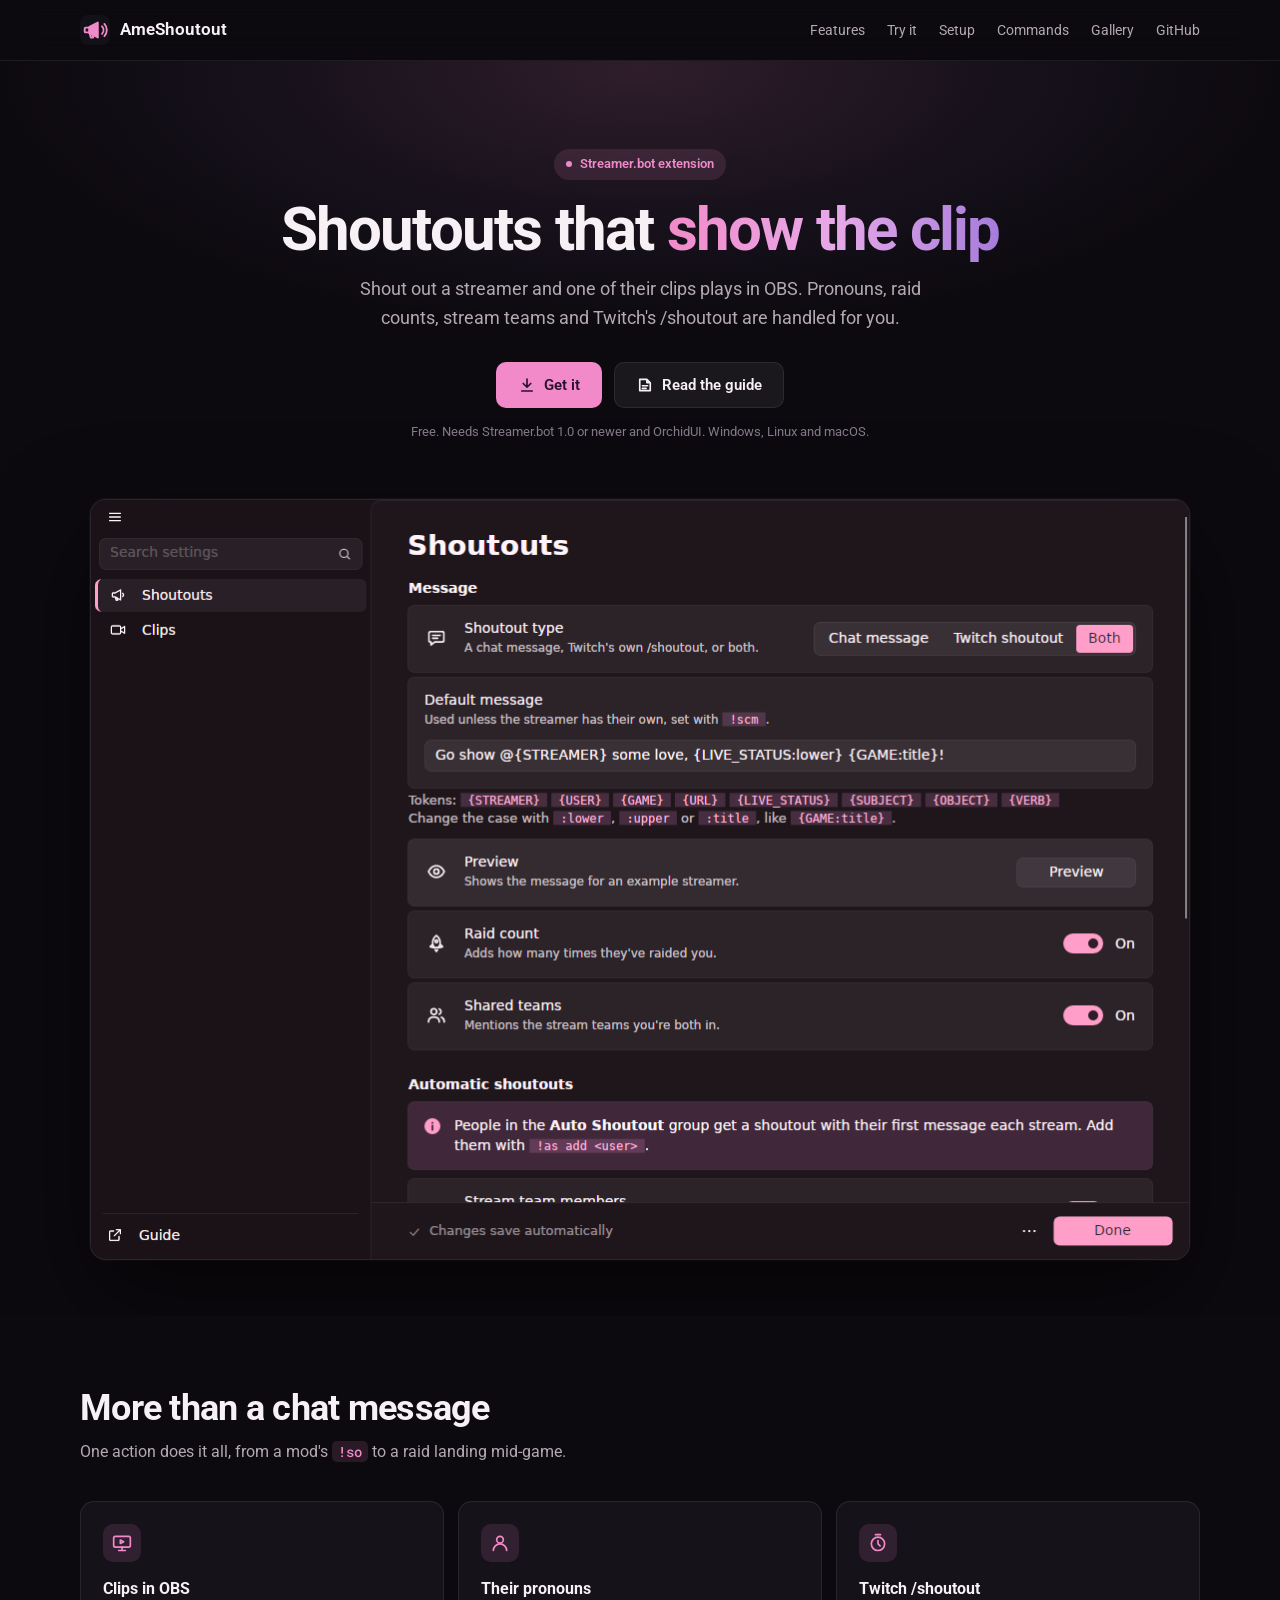
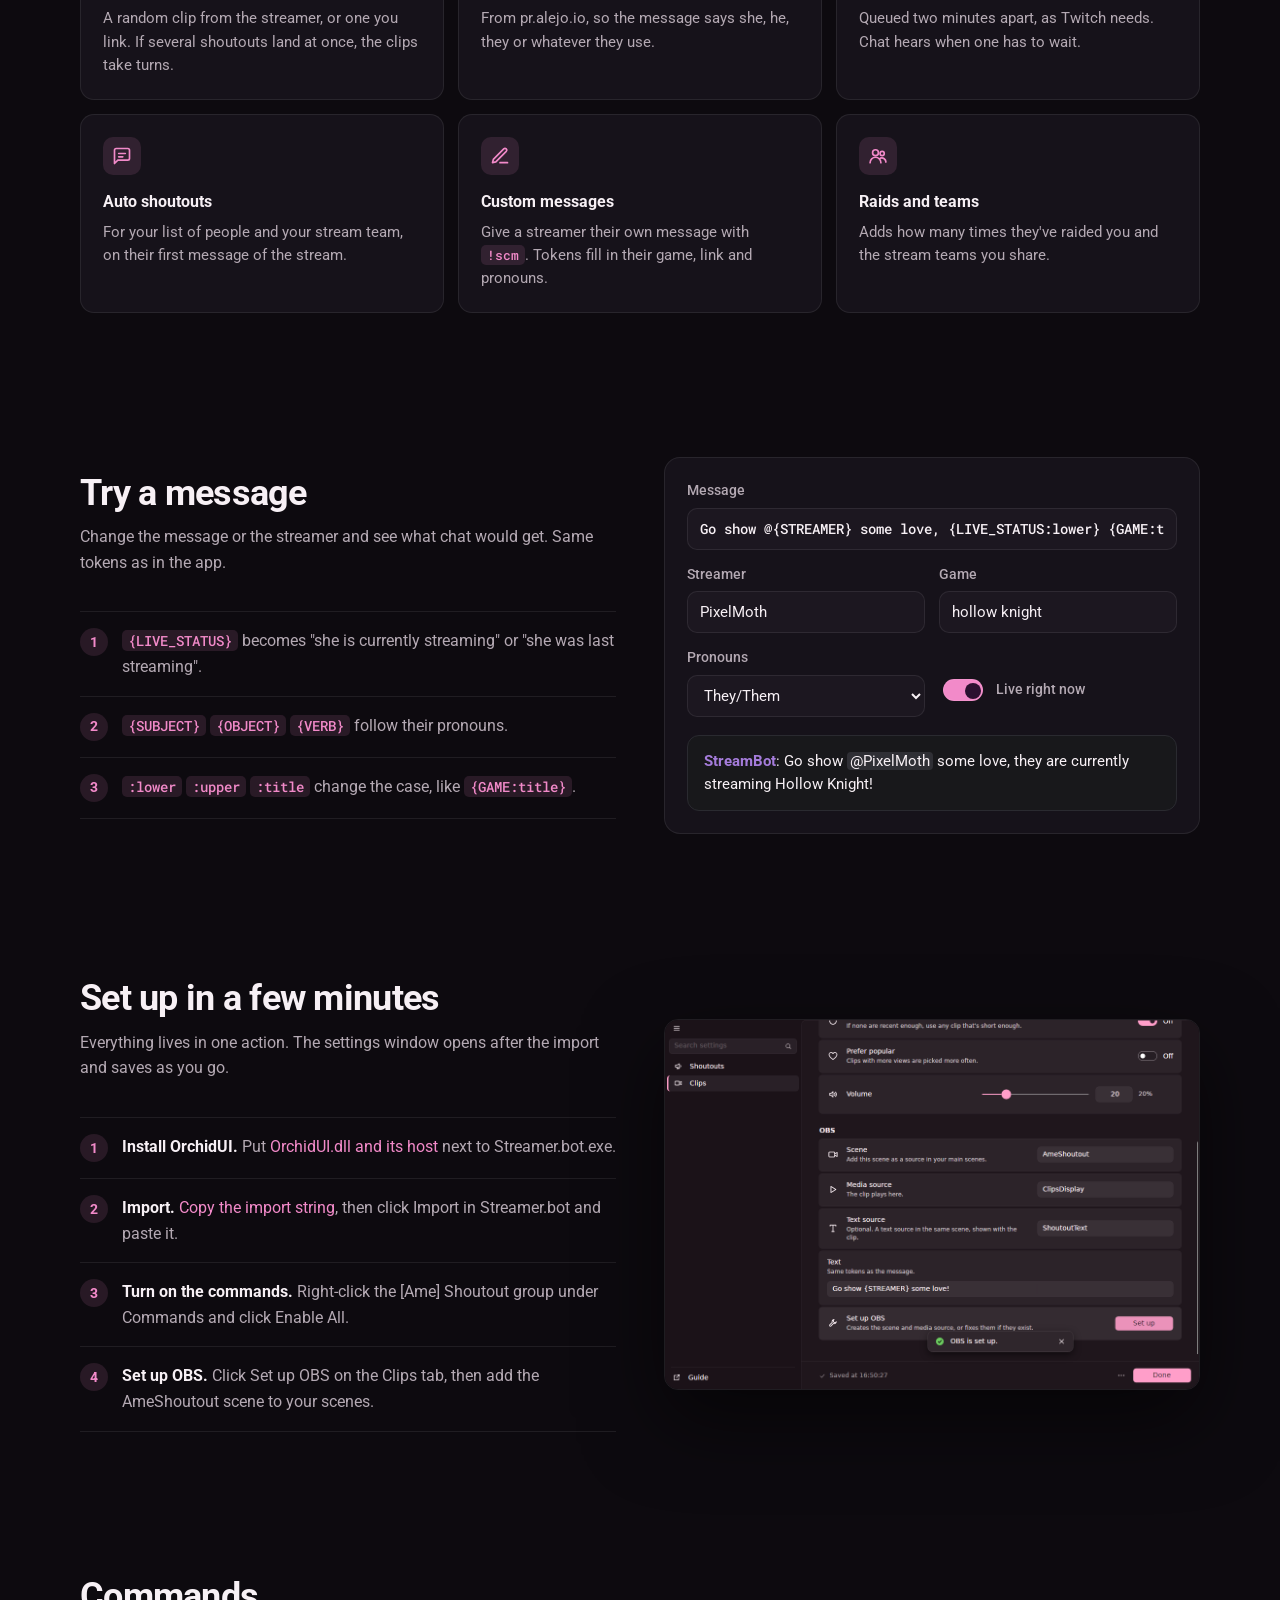
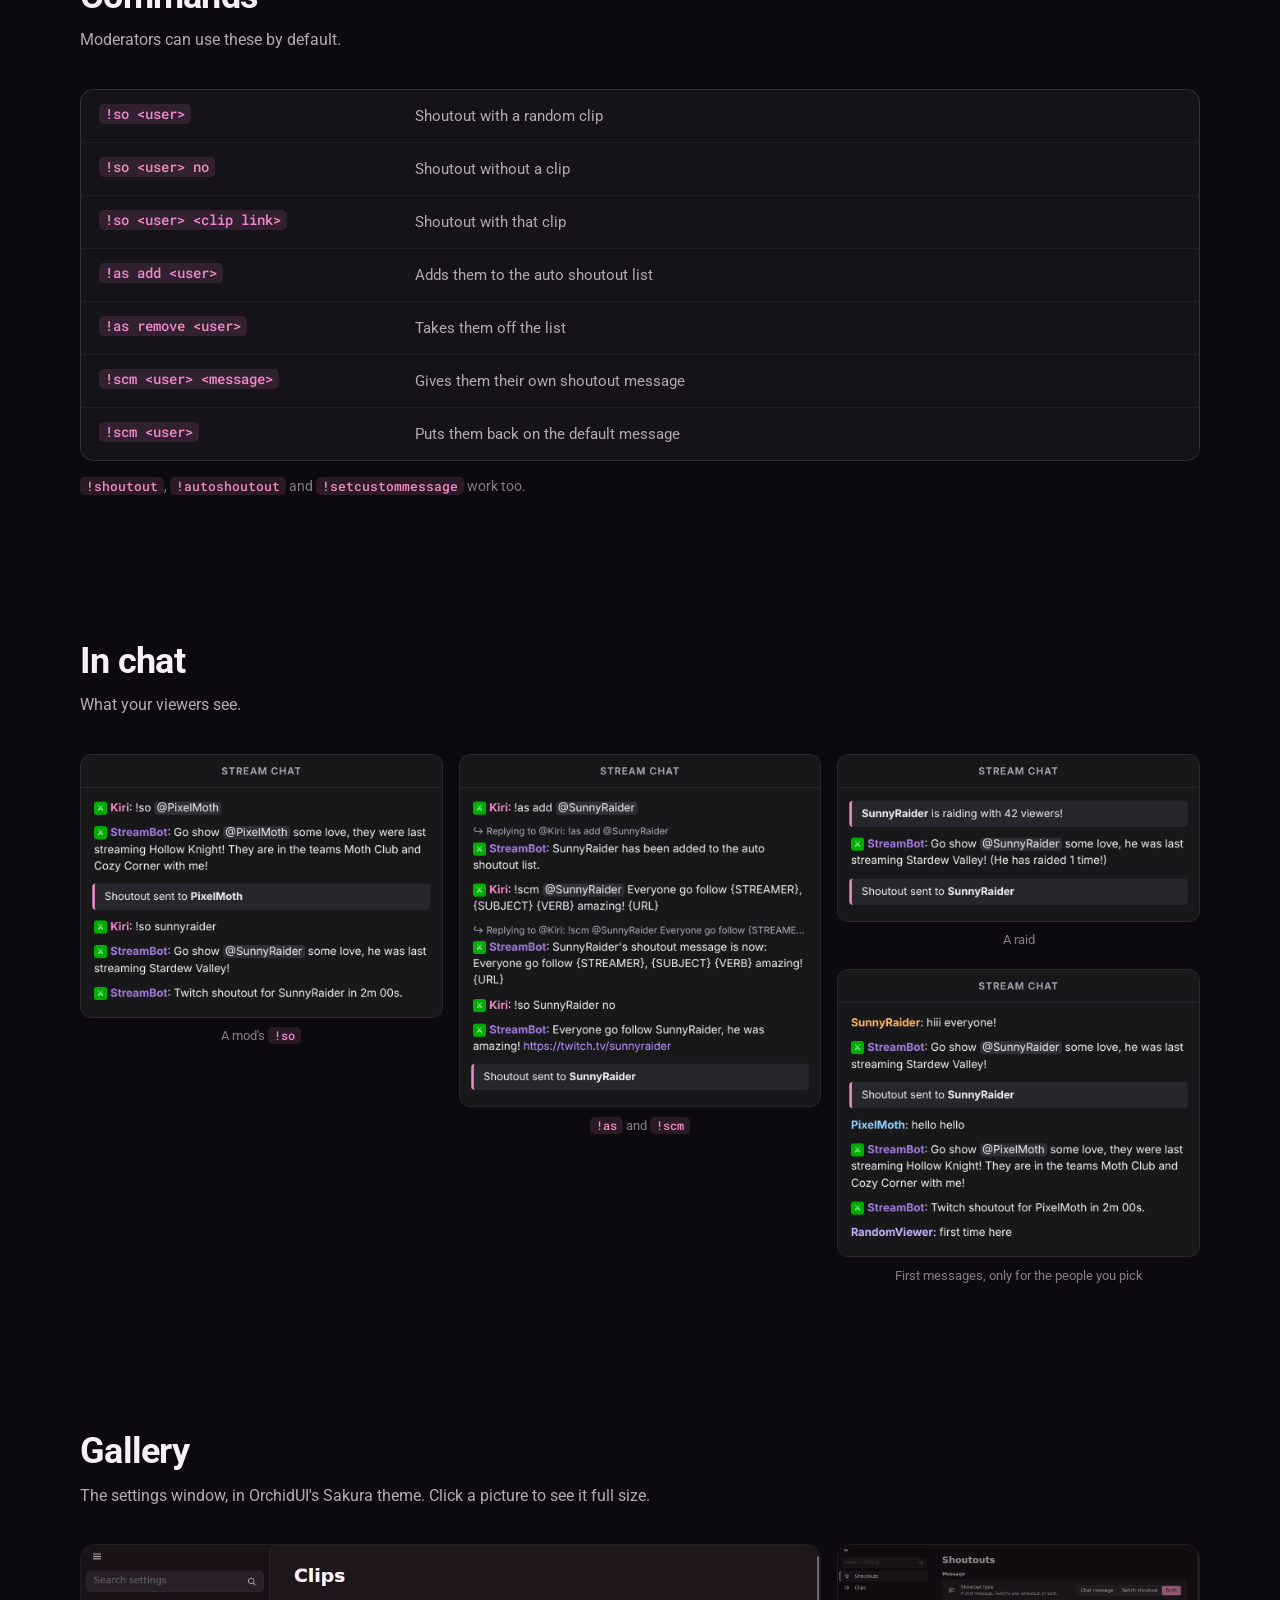
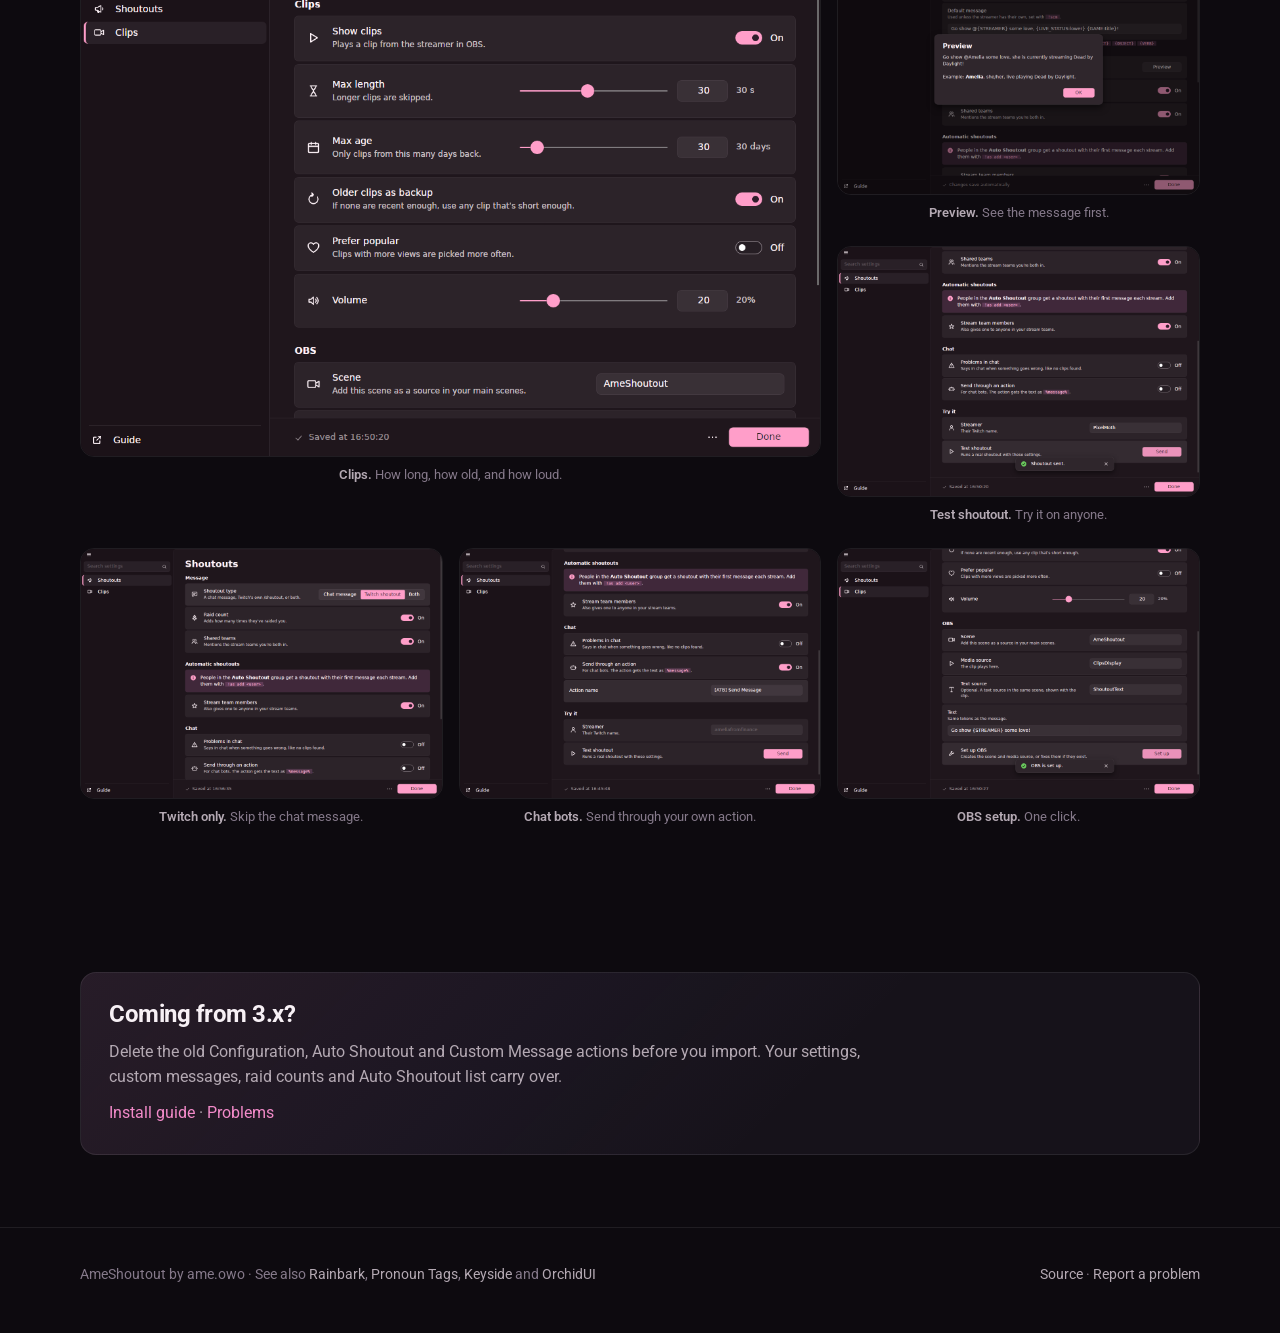
==== index.html @ bfaffcca "Site" ====
<!doctype html>
<html lang="en">
  <head>
    <meta charset="utf-8" />
    <meta name="viewport" content="width=device-width, initial-scale=1" />
    <title>AmeShoutout · shoutouts with clips for Streamer.bot</title>
    <meta
      name="description"
      content="Shoutouts for Streamer.bot that play a clip of the streamer in OBS, use their pronouns and handle Twitch's /shoutout limits for you."
    />
    <meta property="og:title" content="AmeShoutout" />
    <meta
      property="og:description"
      content="Shoutouts with clips, pronouns and Twitch /shoutout for Streamer.bot."
    />
    <meta
      property="og:image"
      content="https://ameliafromfinance.github.io/AmeShoutout/images/settings-shoutouts.png"
    />
    <meta property="og:url" content="https://ameliafromfinance.github.io/AmeShoutout/" />
    <meta name="theme-color" content="#0d0a0f" />
    <link rel="icon" href="icon.svg" type="image/svg+xml" />
    <link rel="preconnect" href="https://fonts.googleapis.com" />
    <link rel="preconnect" href="https://fonts.gstatic.com" crossorigin />
    <link
      rel="stylesheet"
      href="https://fonts.googleapis.com/css2?family=Roboto:wght@400;500;600;700&family=Roboto+Mono:wght@500&display=swap"
    />
    <link rel="stylesheet" href="site.css" />
  </head>
  <body>
    <header>
      <div class="wrap">
        <a class="brand" href="./"><img src="icon.svg" alt="" />AmeShoutout</a>
        <nav>
          <a href="#features">Features</a>
          <a href="#try">Try it</a>
          <a href="#setup">Setup</a>
          <a href="#commands">Commands</a>
          <a href="#gallery">Gallery</a>
          <a href="https://github.com/AmeliaFromFinance/AmeShoutout">GitHub</a>
        </nav>
      </div>
    </header>

    <main>
      <div class="hero">
        <div class="wrap">
          <span class="tag">Streamer.bot extension</span>
          <h1>Shoutouts that <span>show the clip</span></h1>
          <p class="lead">
            Shout out a streamer and one of their clips plays in OBS. Pronouns,
            raid counts, stream teams and Twitch's /shoutout are handled for
            you.
          </p>
          <div class="buttons">
            <a class="btn btn-primary" href="#setup">
              <svg class="i" viewBox="0 0 24 24" aria-hidden="true">
                <path d="M12 4v11M7 10l5 5 5-5M5 20h14" /></svg
              >Get it</a
            >
            <a
              class="btn btn-secondary"
              href="https://github.com/AmeliaFromFinance/AmeShoutout#readme"
            >
              <svg class="i" viewBox="0 0 24 24" aria-hidden="true">
                <path
                  d="M5 4.5h9.5L19 9v10.5H5zM14.5 4.5V9H19M8.5 13h7M8.5 16.5h5"
                /></svg
              >Read the guide</a
            >
          </div>
          <p class="note">
            Free. Needs Streamer.bot 1.0 or newer and OrchidUI. Windows, Linux
            and macOS.
          </p>
          <img
            class="shot"
            src="images/settings-shoutouts.png"
            alt="The AmeShoutout settings window: shoutout type, default message, raid count and shared teams"
            width="1100"
            height="760"
          />
        </div>
      </div>

      <section id="features">
        <div class="wrap">
          <h2>More than a chat message</h2>
          <p class="sub">
            One action does it all, from a mod's <code>!so</code> to a raid
            landing mid-game.
          </p>
          <div class="grid three">
            <div class="card">
              <span class="ico"
                ><svg viewBox="0 0 24 24">
                  <rect x="2" y="4" width="20" height="13" rx="2" />
                  <path d="M8 21h8M12 17v4M10 8.5l4 2-4 2z" /></svg
              ></span>
              <h3>Clips in OBS</h3>
              <p>
                A random clip from the streamer, or one you link. If several
                shoutouts land at once, the clips take turns.
              </p>
            </div>
            <div class="card">
              <span class="ico"
                ><svg viewBox="0 0 24 24">
                  <circle cx="12" cy="8" r="4" />
                  <path d="M4 21a8 8 0 0 1 16 0" /></svg
              ></span>
              <h3>Their pronouns</h3>
              <p>
                From pr.alejo.io, so the message says she, he, they or whatever
                they use.
              </p>
            </div>
            <div class="card">
              <span class="ico"
                ><svg viewBox="0 0 24 24">
                  <circle cx="12" cy="13" r="8" />
                  <path d="M12 9v4l2.5 2.5M9 2h6" /></svg
              ></span>
              <h3>Twitch /shoutout</h3>
              <p>
                Queued two minutes apart, as Twitch needs. Chat hears when one
                has to wait.
              </p>
            </div>
            <div class="card">
              <span class="ico"
                ><svg viewBox="0 0 24 24">
                  <path
                    d="M21 15a2 2 0 0 1-2 2H7l-4 4V5a2 2 0 0 1 2-2h14a2 2 0 0 1 2 2z"
                  />
                  <path d="M8 9h8M8 13h5" /></svg
              ></span>
              <h3>Auto shoutouts</h3>
              <p>
                For your list of people and your stream team, on their first
                message of the stream.
              </p>
            </div>
            <div class="card">
              <span class="ico"
                ><svg viewBox="0 0 24 24">
                  <path d="M12 20h9M16.5 3.5a2.1 2.1 0 0 1 3 3L7 19l-4 1 1-4z" /></svg
              ></span>
              <h3>Custom messages</h3>
              <p>
                Give a streamer their own message with <code>!scm</code>. Tokens
                fill in their game, link and pronouns.
              </p>
            </div>
            <div class="card">
              <span class="ico"
                ><svg viewBox="0 0 24 24">
                  <circle cx="9" cy="8" r="3.5" />
                  <circle cx="17" cy="9" r="2.5" />
                  <path d="M2.5 20a6.5 6.5 0 0 1 13 0M15 14.5a5 5 0 0 1 6.5 4.8" /></svg
              ></span>
              <h3>Raids and teams</h3>
              <p>
                Adds how many times they've raided you and the stream teams you
                share.
              </p>
            </div>
          </div>
        </div>
      </section>

      <section id="try">
        <div class="wrap split">
          <div>
            <h2>Try a message</h2>
            <p class="sub">
              Change the message or the streamer and see what chat would get.
              Same tokens as in the app.
            </p>
            <ol class="steps">
              <li>
                <span
                  ><b><code>{LIVE_STATUS}</code></b> becomes "she is currently
                  streaming" or "she was last streaming".</span
                >
              </li>
              <li>
                <span
                  ><b><code>{SUBJECT}</code> <code>{OBJECT}</code>
                  <code>{VERB}</code></b> follow their pronouns.</span
                >
              </li>
              <li>
                <span
                  ><b><code>:lower</code> <code>:upper</code>
                  <code>:title</code></b> change the case, like
                  <code>{GAME:title}</code>.</span
                >
              </li>
            </ol>
          </div>
          <div class="preview" aria-label="Message preview">
            <div class="fields">
              <label class="full"
                >Message
                <input
                  id="tpl"
                  class="mono-input"
                  spellcheck="false"
                  value="Go show @{STREAMER} some love, {LIVE_STATUS:lower} {GAME:title}!"
              /></label>
              <label
                >Streamer <input id="name" value="PixelMoth" spellcheck="false"
              /></label>
              <label
                >Game <input id="game" value="hollow knight" spellcheck="false"
              /></label>
              <label
                >Pronouns
                <select id="pn">
                  <option value="she/her">She/Her</option>
                  <option value="he/him">He/Him</option>
                  <option value="they/them" selected>They/Them</option>
                  <option value="fae/faer">Fae/Faer</option>
                </select></label
              >
              <label class="switch"
                ><input id="live" type="checkbox" checked />Live right now</label
              >
            </div>
            <div class="chatline" id="out" aria-live="polite"></div>
          </div>
        </div>
      </section>

      <section id="setup">
        <div class="wrap split">
          <div>
            <h2>Set up in a few minutes</h2>
            <p class="sub">
              Everything lives in one action. The settings window opens after
              the import and saves as you go.
            </p>
            <ol class="steps">
              <li>
                <span
                  ><b>Install OrchidUI.</b> Put
                  <a href="https://github.com/AmeliaFromFinance/OrchidUI/releases/latest"
                    >OrchidUI.dll and its host</a
                  >
                  next to Streamer.bot.exe.</span
                >
              </li>
              <li>
                <span
                  ><b>Import.</b>
                  <a href="#" id="copy">Copy the import string</a>, then click
                  Import in Streamer.bot and paste it.</span
                >
              </li>
              <li>
                <span
                  ><b>Turn on the commands.</b> Right-click the [Ame] Shoutout
                  group under Commands and click Enable All.</span
                >
              </li>
              <li>
                <span
                  ><b>Set up OBS.</b> Click Set up OBS on the Clips tab, then add
                  the AmeShoutout scene to your scenes.</span
                >
              </li>
            </ol>
          </div>
          <img
            class="framed"
            src="images/settings-obs.png"
            alt="The Clips tab with the OBS scene, media source and text source, after clicking Set up OBS"
            width="1100"
            height="760"
            loading="lazy"
          />
        </div>
      </section>

      <section id="commands">
        <div class="wrap">
          <h2>Commands</h2>
          <p class="sub">Moderators can use these by default.</p>
          <div class="commands">
            <div><code>!so &lt;user&gt;</code><span>Shoutout with a random clip</span></div>
            <div><code>!so &lt;user&gt; no</code><span>Shoutout without a clip</span></div>
            <div><code>!so &lt;user&gt; &lt;clip link&gt;</code><span>Shoutout with that clip</span></div>
            <div><code>!as add &lt;user&gt;</code><span>Adds them to the auto shoutout list</span></div>
            <div><code>!as remove &lt;user&gt;</code><span>Takes them off the list</span></div>
            <div><code>!scm &lt;user&gt; &lt;message&gt;</code><span>Gives them their own shoutout message</span></div>
            <div><code>!scm &lt;user&gt;</code><span>Puts them back on the default message</span></div>
          </div>
          <p class="aliases">
            <code>!shoutout</code>, <code>!autoshoutout</code> and
            <code>!setcustommessage</code> work too.
          </p>
        </div>
      </section>

      <section id="chat">
        <div class="wrap">
          <h2>In chat</h2>
          <p class="sub">What your viewers see.</p>
          <div class="chats">
            <figure>
              <img src="images/chat-shoutout.png" alt="A mod types !so @PixelMoth and the bot gives a shoutout naming the teams they share" width="884" height="644" loading="lazy" />
              <figcaption>A mod's <code>!so</code></figcaption>
            </figure>
            <figure>
              <img src="images/chat-commands.png" alt="A mod adds SunnyRaider to auto shoutouts and gives them their own message" width="884" height="864" loading="lazy" />
              <figcaption><code>!as</code> and <code>!scm</code></figcaption>
            </figure>
            <figure>
              <img src="images/chat-raid.png" alt="SunnyRaider raids and gets a shoutout with a raid count" width="884" height="410" loading="lazy" />
              <figcaption>A raid</figcaption>
            </figure>
            <figure>
              <img src="images/chat-first-words.png" alt="Auto shoutouts on first messages, skipping a viewer who isn't on the list" width="884" height="644" loading="lazy" />
              <figcaption>First messages, only for the people you pick</figcaption>
            </figure>
          </div>
        </div>
      </section>

      <section id="gallery">
        <div class="wrap">
          <h2>Gallery</h2>
          <p class="sub">
            The settings window, in OrchidUI's Sakura theme. Click a picture to
            see it full size.
          </p>
          <div class="gallery">
            <figure class="wide">
              <button>
                <img
                  src="images/settings-clips.png"
                  alt="The Clips tab: max length, max age, older clips as backup, prefer popular and volume"
                  width="1100"
                  height="760"
                  loading="lazy"
                />
              </button>
              <figcaption>
                <b>Clips.</b> How long, how old, and how loud.
              </figcaption>
            </figure>
            <figure>
              <button>
                <img
                  src="images/settings-preview.png"
                  alt="The message preview for an example streamer"
                  width="1100"
                  height="760"
                  loading="lazy"
                />
              </button>
              <figcaption><b>Preview.</b> See the message first.</figcaption>
            </figure>
            <figure>
              <button>
                <img
                  src="images/settings-try.png"
                  alt="A test shoutout sent from the settings window"
                  width="1100"
                  height="760"
                  loading="lazy"
                />
              </button>
              <figcaption><b>Test shoutout.</b> Try it on anyone.</figcaption>
            </figure>
            <figure>
              <button>
                <img
                  src="images/settings-twitch-only.png"
                  alt="Shoutout type set to Twitch shoutout, with the message settings hidden"
                  width="1100"
                  height="760"
                  loading="lazy"
                />
              </button>
              <figcaption><b>Twitch only.</b> Skip the chat message.</figcaption>
            </figure>
            <figure>
              <button>
                <img
                  src="images/settings-chatbot.png"
                  alt="Send through an action turned on, with the action name"
                  width="1100"
                  height="760"
                  loading="lazy"
                />
              </button>
              <figcaption><b>Chat bots.</b> Send through your own action.</figcaption>
            </figure>
            <figure>
              <button>
                <img
                  src="images/settings-obs.png"
                  alt="OBS setup finished"
                  width="1100"
                  height="760"
                  loading="lazy"
                />
              </button>
              <figcaption><b>OBS setup.</b> One click.</figcaption>
            </figure>
          </div>
        </div>
      </section>

      <section>
        <div class="wrap">
          <div class="privacy">
            <h2>Coming from 3.x?</h2>
            <p>
              Delete the old Configuration, Auto Shoutout and Custom Message
              actions before you import. Your settings, custom messages, raid
              counts and Auto Shoutout list carry over.
            </p>
            <p>
              <a href="https://github.com/AmeliaFromFinance/AmeShoutout#install">Install guide</a>
              ·
              <a href="https://github.com/AmeliaFromFinance/AmeShoutout#problems">Problems</a>
            </p>
          </div>
        </div>
      </section>
    </main>
    <footer>
      <div class="wrap">
        <span
          >AmeShoutout by ame.owo · See also
          <a href="https://rainbark.sinist3r.lol">Rainbark</a>,
          <a href="https://pronouns.sinist3r.lol">Pronoun Tags</a>,
          <a href="https://keyside.sinist3r.lol">Keyside</a> and
          <a href="https://orchid.sinist3r.lol">OrchidUI</a></span
        >
        <span
          ><a href="https://github.com/AmeliaFromFinance/AmeShoutout">Source</a>
          ·
          <a href="https://github.com/AmeliaFromFinance/AmeShoutout/issues"
            >Report a problem</a
          ></span
        >
      </div>
    </footer>
    <dialog class="viewer" aria-label="Full size picture">
      <img alt="" />
    </dialog>
    <script>
      // Click a gallery picture to see it full size.
      const viewer = document.querySelector("dialog.viewer");
      for (const button of document.querySelectorAll(".gallery button"))
        button.addEventListener("click", () => {
          const img = button.querySelector("img");
          viewer.querySelector("img").src = img.src;
          viewer.querySelector("img").alt = img.alt;
          viewer.showModal();
        });
      viewer.addEventListener("click", () => viewer.close());

      // Same rules as the action.
      const small = new Set("a an and at but by for in nor of on or so the to up yet".split(" "));
      const title = (t) => {
        const w = t.split(" ").filter(Boolean);
        return w
          .map((x, i) =>
            i > 0 && i < w.length - 1 && small.has(x.toLowerCase())
              ? x.toLowerCase()
              : x[0].toUpperCase() + x.slice(1).toLowerCase(),
          )
          .join(" ");
      };
      const $ = (id) => document.getElementById(id);
      const esc = (s) =>
        s.replace(/[&<>"]/g, (c) => ({ "&": "&amp;", "<": "&lt;", ">": "&gt;", '"': "&quot;" })[c]);
      function render() {
        const [subject, object] = $("pn").value.split("/");
        const live = $("live").checked;
        const plural = subject === "they";
        const verb = live ? (plural ? "are" : "is") : plural ? "were" : "was";
        const name = $("name").value.trim() || "PixelMoth";
        const tokens = {
          STREAMER: name,
          USER: "Kiri",
          GAME: $("game").value,
          URL: "https://twitch.tv/" + name.toLowerCase(),
          LIVE_STATUS: `${subject} ${verb} ${live ? "currently" : "last"} streaming`,
          SUBJECT: subject,
          OBJECT: object,
          VERB: verb,
        };
        const text = $("tpl").value.replace(/\{(\w+)(?::(\w+))?\}/g, (m, key, mod) => {
          const v = tokens[key.toUpperCase()];
          if (v === undefined) return m;
          switch ((mod || "").toLowerCase()) {
            case "lower": return v.toLowerCase();
            case "upper": return v.toUpperCase();
            case "title": return title(v);
            default: return v;
          }
        });
        $("out").innerHTML =
          '<span class="who">StreamBot</span>: ' +
          esc(text)
            .replace(/(@\w+)/g, '<span class="at">$1</span>')
            .replace(/(https:\/\/\S+)/g, '<span class="link">$1</span>');
      }
      for (const id of ["tpl", "name", "game", "pn", "live"]) $(id).addEventListener("input", render);
      render();

      // Copies the import string straight from the repo.
      $("copy").addEventListener("click", async (e) => {
        e.preventDefault();
        const link = e.currentTarget;
        try {
          const res = await fetch("https://raw.githubusercontent.com/AmeliaFromFinance/AmeShoutout/main/ImportString.txt");
          await navigator.clipboard.writeText((await res.text()).trim());
          link.textContent = "Copied";
          link.classList.add("copied");
        } catch {
          location.href = "https://github.com/AmeliaFromFinance/AmeShoutout/blob/main/ImportString.txt";
        }
      });
    </script>
  </body>
</html>
---- site.css ----
/* Shared with Rainbark, Pronoun Tags, Keyside and OrchidUI. */
:root {
  color-scheme: dark;
  --page: #0d0a0f;
  --card: #16121a;
  --card-2: #1c1720;
  --line: rgba(255, 255, 255, 0.08);
  --text: #f7f0f5;
  --muted: #b4a9b3;
  --faint: #85798a;
  --accent: #f28ac9;
  --accent-hover: #f6a8d7;
  --on-accent: #2b1130;
  --accent-soft: rgba(242, 138, 201, 0.12);
  --purple: #a57cdb;
  --danger: #ff8a8a;
  --danger-soft: rgba(255, 138, 138, 0.13);
  --success: #7ee2a8;
  --font: Roboto, system-ui, -apple-system, "Segoe UI", Arial, sans-serif;
  --mono: "Roboto Mono", ui-monospace, Menlo, Consolas, monospace;
}
* {
  box-sizing: border-box;
}
html {
  scroll-behavior: smooth;
  scroll-padding-top: 80px;
}
body {
  margin: 0;
  background: var(--page);
  color: var(--text);
  font: 16px/1.6 var(--font);
  -webkit-font-smoothing: antialiased;
}
a {
  color: var(--accent);
  text-decoration: none;
}
a:hover {
  text-decoration: underline;
}
img {
  display: block;
  max-width: 100%;
  height: auto;
}
.wrap {
  width: min(1120px, 100% - 40px);
  margin-inline: auto;
}
.docs .wrap {
  width: min(1240px, 100% - 40px);
}
code {
  padding: 1px 6px;
  border-radius: 5px;
  background: var(--accent-soft);
  color: var(--accent);
  font: 500 0.9em var(--mono);
}
svg.i {
  width: 18px;
  height: 18px;
  fill: none;
  stroke: currentColor;
  stroke-width: 2.2;
  stroke-linecap: round;
  stroke-linejoin: round;
}

/* Header and footer */

header {
  position: sticky;
  top: 0;
  z-index: 10;
  background: rgba(13, 10, 15, 0.75);
  backdrop-filter: blur(18px) saturate(1.4);
  -webkit-backdrop-filter: blur(18px) saturate(1.4);
  border-bottom: 1px solid var(--line);
}
header .wrap {
  display: flex;
  align-items: center;
  justify-content: space-between;
  height: 60px;
}
.brand {
  display: flex;
  align-items: center;
  gap: 10px;
  color: var(--text);
  font-weight: 650;
  font-size: 17px;
}
.brand:hover {
  text-decoration: none;
}
.brand img {
  width: 30px;
  height: 30px;
  border-radius: 8px;
}
.brand small {
  color: var(--faint);
  font-weight: 500;
  font-size: 15px;
}
header nav {
  display: flex;
  gap: 22px;
  font-size: 14px;
}
header nav a {
  color: var(--muted);
}
header nav a:hover,
header nav a[aria-current] {
  color: var(--text);
  text-decoration: none;
}
footer {
  padding: 36px 0 48px;
  border-top: 1px solid var(--line);
  color: var(--faint);
  font-size: 13.5px;
}
footer .wrap {
  display: flex;
  flex-wrap: wrap;
  justify-content: space-between;
  gap: 12px;
}
footer a {
  color: var(--muted);
}

/* Hero */

.hero {
  position: relative;
  padding: 88px 0 56px;
  text-align: center;
  overflow: hidden;
}
.hero::before {
  content: "";
  position: absolute;
  inset: -20% 0 auto;
  height: 520px;
  background: radial-gradient(
    closest-side,
    rgba(242, 138, 201, 0.15),
    rgba(165, 124, 219, 0.06) 60%,
    transparent
  );
  pointer-events: none;
}
.tag {
  display: inline-flex;
  align-items: center;
  gap: 8px;
  padding: 5px 12px;
  border-radius: 999px;
  background: var(--accent-soft);
  color: var(--accent);
  font-size: 13px;
  font-weight: 600;
}
.tag::before {
  content: "";
  width: 6px;
  height: 6px;
  border-radius: 50%;
  background: currentColor;
}
h1 {
  position: relative;
  margin: 18px auto 14px;
  max-width: 820px;
  font-size: clamp(36px, 6vw, 60px);
  line-height: 1.05;
  letter-spacing: -0.03em;
  font-weight: 700;
}
h1 span {
  background: linear-gradient(90deg, #f28ac9, #e7a9e8, #a57cdb);
  -webkit-background-clip: text;
  background-clip: text;
  color: transparent;
}
.lead {
  position: relative;
  margin: 0 auto 30px;
  max-width: 600px;
  color: var(--muted);
  font-size: 18px;
}
.buttons {
  position: relative;
  display: flex;
  flex-wrap: wrap;
  gap: 12px;
  justify-content: center;
}
.btn {
  display: inline-flex;
  align-items: center;
  gap: 8px;
  height: 46px;
  padding: 0 22px;
  border-radius: 10px;
  font-weight: 600;
  font-size: 15px;
}
.btn:hover {
  text-decoration: none;
}
.btn-primary {
  background: var(--accent);
  color: var(--on-accent);
}
.btn-primary:hover {
  background: var(--accent-hover);
}
.btn-secondary {
  background: rgba(255, 255, 255, 0.06);
  color: var(--text);
  box-shadow: inset 0 0 0 1px var(--line);
}
.btn-secondary:hover {
  background: rgba(255, 255, 255, 0.1);
}
.note {
  position: relative;
  margin-top: 14px;
  color: var(--faint);
  font-size: 13px;
}
.shot {
  position: relative;
  margin: 56px auto 0;
  border-radius: 16px;
  overflow: hidden;
  border: 1px solid var(--line);
  box-shadow:
    0 40px 100px rgba(0, 0, 0, 0.6),
    0 0 0 1px rgba(242, 138, 201, 0.06);
  background: var(--card);
}

/* Sections */

section {
  padding: 72px 0;
}
h2 {
  margin: 0 0 10px;
  font-size: clamp(26px, 3.5vw, 36px);
  line-height: 1.15;
  letter-spacing: -0.02em;
}
.sub {
  margin: 0 0 36px;
  color: var(--muted);
  max-width: 620px;
}
.grid {
  display: grid;
  grid-template-columns: repeat(auto-fill, minmax(250px, 1fr));
  gap: 14px;
}
.card {
  padding: 22px;
  border-radius: 14px;
  background: var(--card);
  border: 1px solid var(--line);
}
.card .ico {
  display: inline-flex;
  align-items: center;
  justify-content: center;
  width: 38px;
  height: 38px;
  margin-bottom: 14px;
  border-radius: 10px;
  background: var(--accent-soft);
  color: var(--accent);
}
.card .ico svg {
  width: 20px;
  height: 20px;
  fill: none;
  stroke: currentColor;
  stroke-width: 2;
  stroke-linecap: round;
  stroke-linejoin: round;
}
.card h3 {
  margin: 0 0 6px;
  font-size: 16px;
}
.card p {
  margin: 0;
  color: var(--muted);
  font-size: 14.5px;
}
.card a.more {
  display: inline-block;
  margin-top: 12px;
  font-size: 14.5px;
}
.split {
  display: grid;
  grid-template-columns: 1fr 1fr;
  gap: 48px;
  align-items: center;
}
.split > * {
  min-width: 0;
}
.steps {
  margin: 0;
  padding: 0;
  list-style: none;
  counter-reset: s;
}
.steps li {
  counter-increment: s;
  display: flex;
  gap: 14px;
  padding: 16px 0;
  border-top: 1px solid var(--line);
  color: var(--muted);
}
.steps li:last-child {
  border-bottom: 1px solid var(--line);
}
.steps li::before {
  content: counter(s);
  flex: none;
  width: 28px;
  height: 28px;
  border-radius: 50%;
  background: var(--accent-soft);
  color: var(--accent);
  font-weight: 700;
  font-size: 14px;
  display: grid;
  place-items: center;
}
.steps b {
  color: var(--text);
}
.phone {
  justify-self: center;
  width: min(330px, 100%);
  border-radius: 28px;
  border: 1px solid var(--line);
  box-shadow: 0 30px 80px rgba(0, 0, 0, 0.55);
}
.names {
  display: flex;
  flex-wrap: wrap;
  gap: 8px;
  margin: 0 0 18px;
  padding: 0;
  list-style: none;
}
.names li {
  padding: 7px 13px;
  border-radius: 999px;
  background: var(--card);
  border: 1px solid var(--line);
  font-size: 14.5px;
}
.extra {
  margin: 0 0 36px;
  color: var(--muted);
}
.pair {
  display: grid;
  grid-template-columns: 1fr 1fr;
  gap: 14px;
}

/* Gallery */

.gallery {
  display: grid;
  grid-template-columns: repeat(3, 1fr);
  gap: 22px 16px;
  align-items: start;
}
.gallery figure {
  margin: 0;
}
.gallery .wide {
  grid-column: span 2;
  grid-row: span 2;
}
.gallery button {
  display: block;
  width: 100%;
  padding: 0;
  border: 1px solid var(--line);
  background: none;
  cursor: zoom-in;
  border-radius: 14px;
  overflow: hidden;
  transition: transform 0.2s cubic-bezier(0.16, 1, 0.3, 1);
}
.gallery button:hover {
  transform: translateY(-3px);
}
.gallery button:focus-visible {
  outline: 2px solid var(--accent);
  outline-offset: 3px;
}
.gallery figcaption {
  margin-top: 8px;
  color: var(--faint);
  font-size: 13px;
  text-align: center;
}
.gallery figcaption b {
  color: var(--muted);
  font-weight: 600;
}
dialog.viewer {
  padding: 0;
  border: 0;
  background: transparent;
  max-width: 92vw;
  max-height: 92vh;
}
dialog.viewer::backdrop {
  background: rgba(0, 0, 0, 0.8);
  backdrop-filter: blur(4px);
}
dialog.viewer img {
  max-height: 90vh;
  width: auto;
  border-radius: 14px;
}

/* Callout */

.privacy {
  padding: 28px;
  border-radius: 16px;
  background:
    linear-gradient(
      135deg,
      rgba(242, 138, 201, 0.08),
      rgba(165, 124, 219, 0.04) 40%,
      transparent 65%
    ),
    var(--card);
  border: 1px solid var(--line);
}
.privacy h2 {
  font-size: 24px;
}
.privacy p {
  margin: 0 0 10px;
  color: var(--muted);
  max-width: 800px;
}
.privacy p:last-child {
  margin: 0;
}

/* The sample deck on the landing page */
.missing {
  min-height: 70vh;
  display: grid;
  place-content: center;
  text-align: center;
}
.missing p {
  color: var(--muted);
}

/* Message preview */

.preview {
  padding: 22px;
  border-radius: 16px;
  background: var(--card);
  border: 1px solid var(--line);
}
.fields {
  display: grid;
  grid-template-columns: 1fr 1fr;
  gap: 14px;
}
.fields .full {
  grid-column: 1 / -1;
}
.fields label {
  display: grid;
  gap: 6px;
  color: var(--muted);
  font-size: 13.5px;
  font-weight: 500;
}
.fields input,
.fields select {
  height: 42px;
  padding: 0 12px;
  border-radius: 10px;
  border: 1px solid var(--line);
  background: var(--card-2);
  color: var(--text);
  font: 15px var(--font);
}
.fields input:focus,
.fields select:focus {
  outline: 2px solid var(--accent);
  outline-offset: -1px;
}
.fields .mono-input {
  font: 500 14px var(--mono);
}
.switch {
  display: flex !important;
  align-items: center;
  gap: 10px !important;
  height: 42px;
  margin-top: 22px;
  cursor: pointer;
}
.switch input {
  appearance: none;
  width: 40px;
  height: 22px;
  padding: 0;
  border-radius: 999px;
  background: rgba(255, 255, 255, 0.12);
  position: relative;
  cursor: pointer;
  transition: background 0.15s;
}
.switch input::after {
  content: "";
  position: absolute;
  top: 3px;
  left: 3px;
  width: 16px;
  height: 16px;
  border-radius: 50%;
  background: var(--text);
  transition: transform 0.15s;
}
.switch input:checked {
  background: var(--accent);
}
.switch input:checked::after {
  transform: translateX(18px);
  background: var(--on-accent);
}
.chatline {
  margin-top: 18px;
  padding: 14px 16px;
  border-radius: 12px;
  background: #18181b;
  border: 1px solid #2a2a30;
  font-size: 15px;
  line-height: 1.55;
  overflow-wrap: anywhere;
}
.chatline .who {
  color: var(--purple);
  font-weight: 700;
}
.chatline .at {
  padding: 0 3px;
  border-radius: 4px;
  background: #2f2f35;
}
.chatline .link {
  color: #bf94ff;
}

/* Commands */

.commands {
  display: grid;
  gap: 1px;
  overflow: hidden;
  border-radius: 14px;
  border: 1px solid var(--line);
  background: var(--line);
}
.commands div {
  display: grid;
  grid-template-columns: minmax(200px, 300px) 1fr;
  gap: 16px;
  padding: 14px 18px;
  background: var(--card);
  color: var(--muted);
  font-size: 15px;
}
.commands code {
  justify-self: start;
  align-self: start;
}
.aliases {
  margin: 14px 0 0;
  color: var(--faint);
  font-size: 14px;
}

/* Chat pictures */

.chats figcaption {
  margin-top: 8px;
  color: var(--faint);
  font-size: 13px;
  text-align: center;
}
.copied {
  color: var(--success);
}

@media (max-width: 860px) {
  .split,
  .pair {
    grid-template-columns: 1fr;
    gap: 28px;
  }
  .gallery {
    grid-template-columns: 1fr 1fr;
  }
  .gallery .wide {
    grid-row: auto;
  }
  header nav {
    display: none;
  }
}
@media (max-width: 560px) {
  .fields,
  .gallery,
  .commands div {
    grid-template-columns: 1fr;
  }
  .gallery .wide {
    grid-column: auto;
  }
  .commands div {
    gap: 6px;
  }
  .switch {
    margin-top: 0;
  }
}

.grid.three {
  grid-template-columns: repeat(3, 1fr);
}
.framed {
  border-radius: 14px;
  border: 1px solid var(--line);
  box-shadow: 0 30px 80px rgba(0, 0, 0, 0.55);
}
.chats {
  display: block;
  columns: 3;
  column-gap: 16px;
}
.chats figure {
  break-inside: avoid;
  margin: 0 0 18px;
}
@media (max-width: 860px) {
  .grid.three {
    grid-template-columns: 1fr 1fr;
  }
  .chats {
    columns: 2;
  }
}
@media (max-width: 560px) {
  .grid.three {
    grid-template-columns: 1fr;
  }
  .chats {
    columns: 1;
  }
}
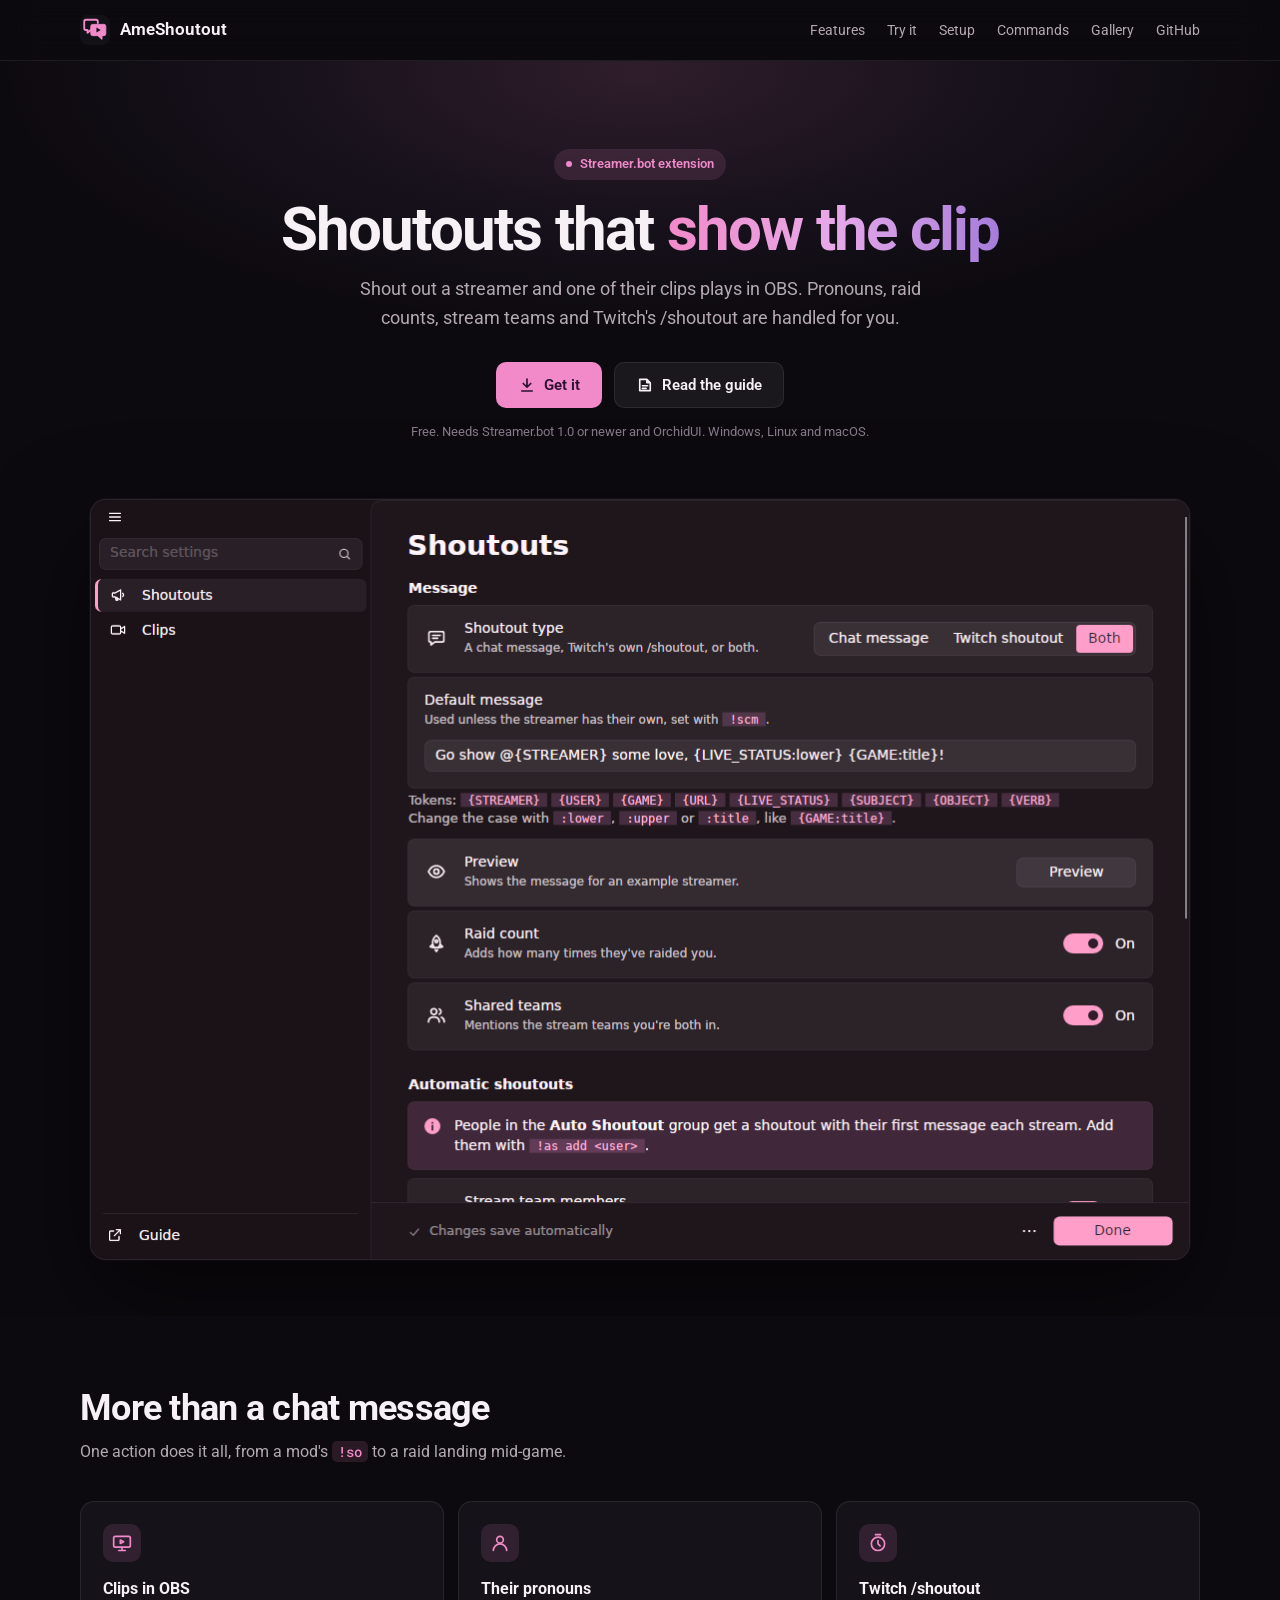
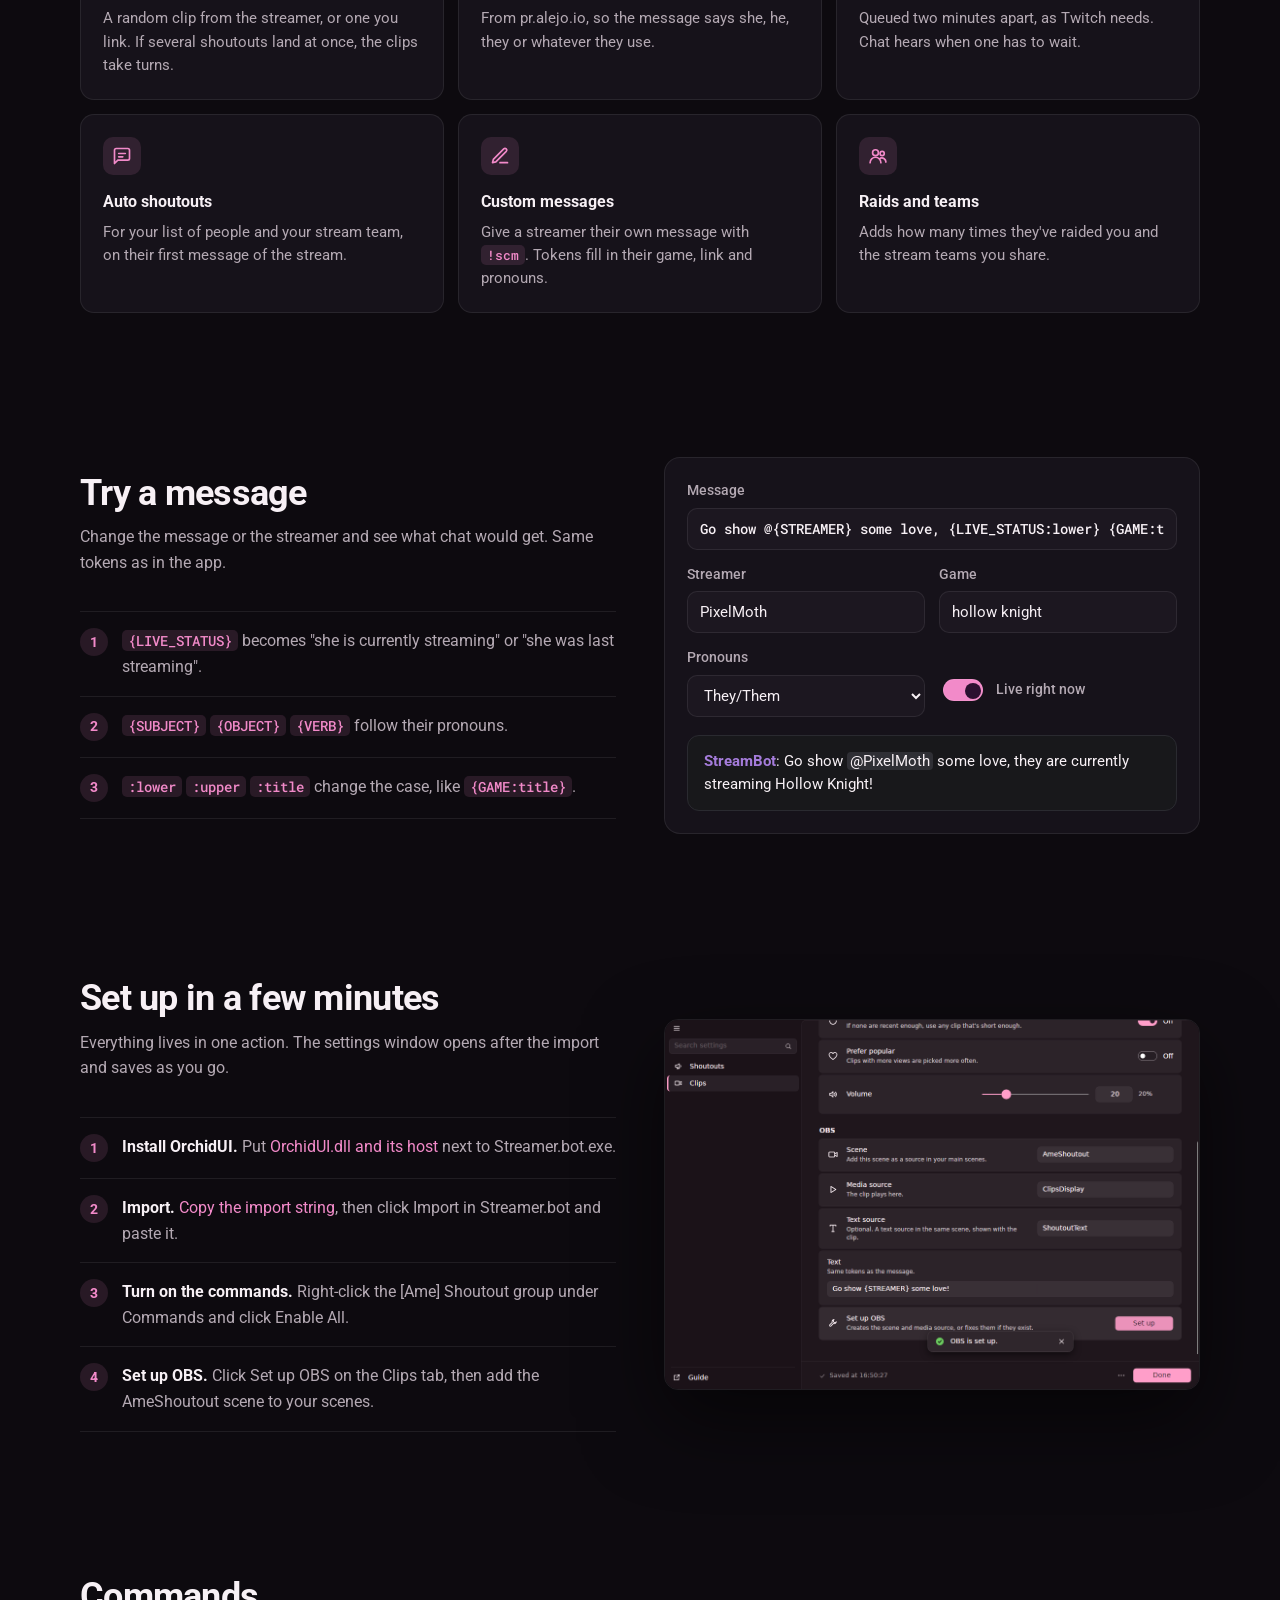
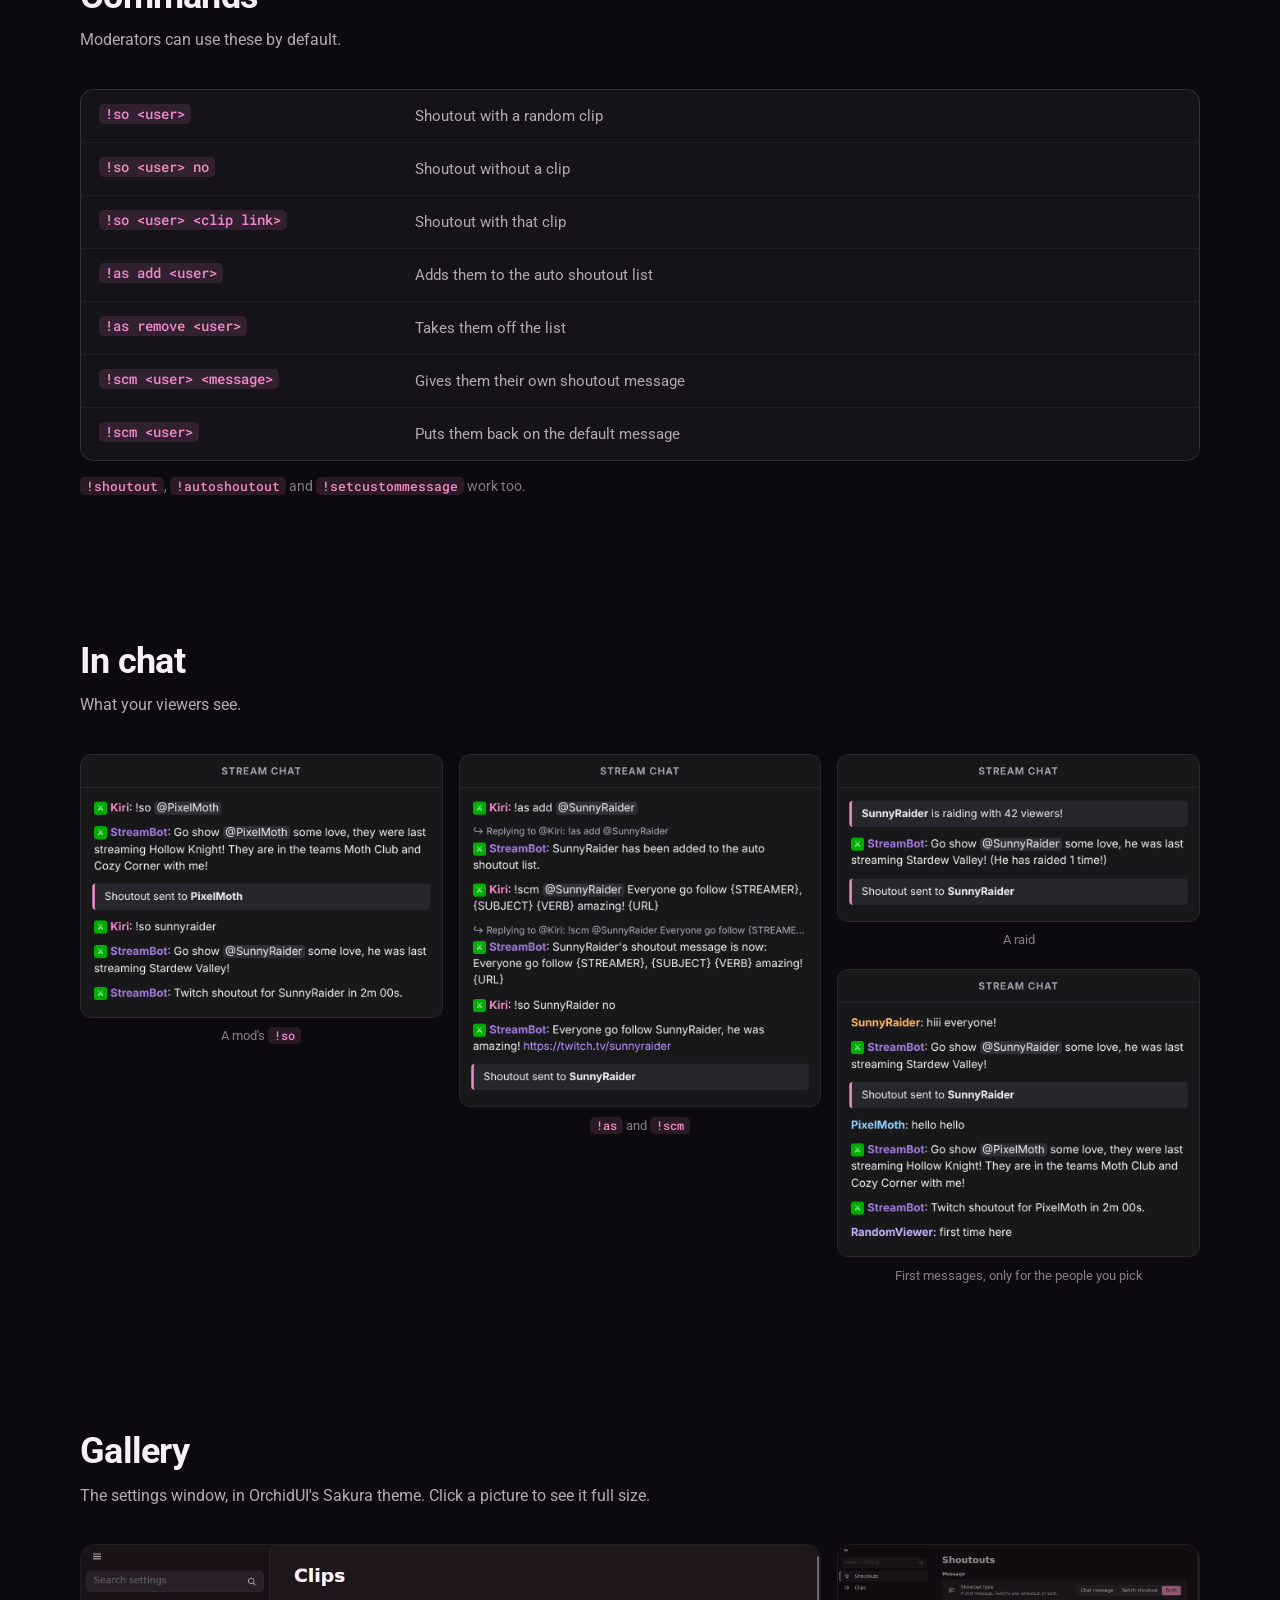
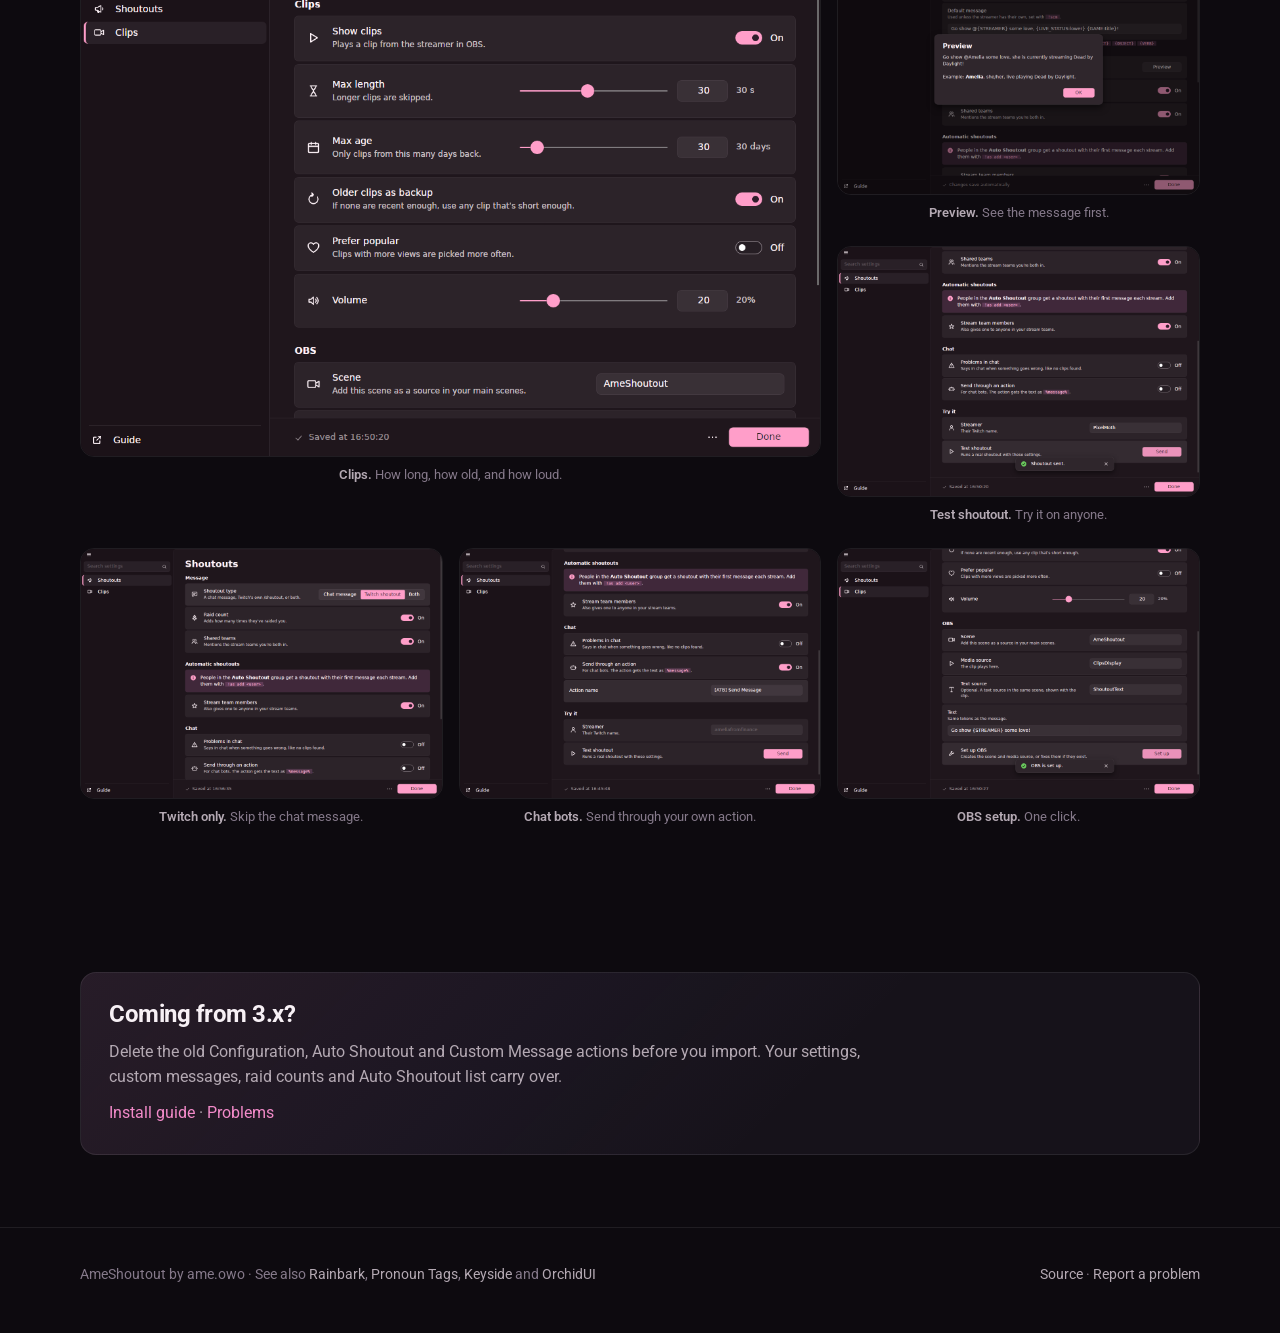
==== commit 1d3eec37: "Use shoutout.sinist3r.lol" ====
--- a/index.html
+++ b/index.html
@@ -15,9 +15,9 @@
     />
     <meta
       property="og:image"
-      content="https://ameliafromfinance.github.io/AmeShoutout/images/settings-shoutouts.png"
+      content="https://shoutout.sinist3r.lol/images/settings-shoutouts.png"
     />
-    <meta property="og:url" content="https://ameliafromfinance.github.io/AmeShoutout/" />
+    <meta property="og:url" content="https://shoutout.sinist3r.lol/" />
     <meta name="theme-color" content="#0d0a0f" />
     <link rel="icon" href="icon.svg" type="image/svg+xml" />
     <link rel="preconnect" href="https://fonts.googleapis.com" />
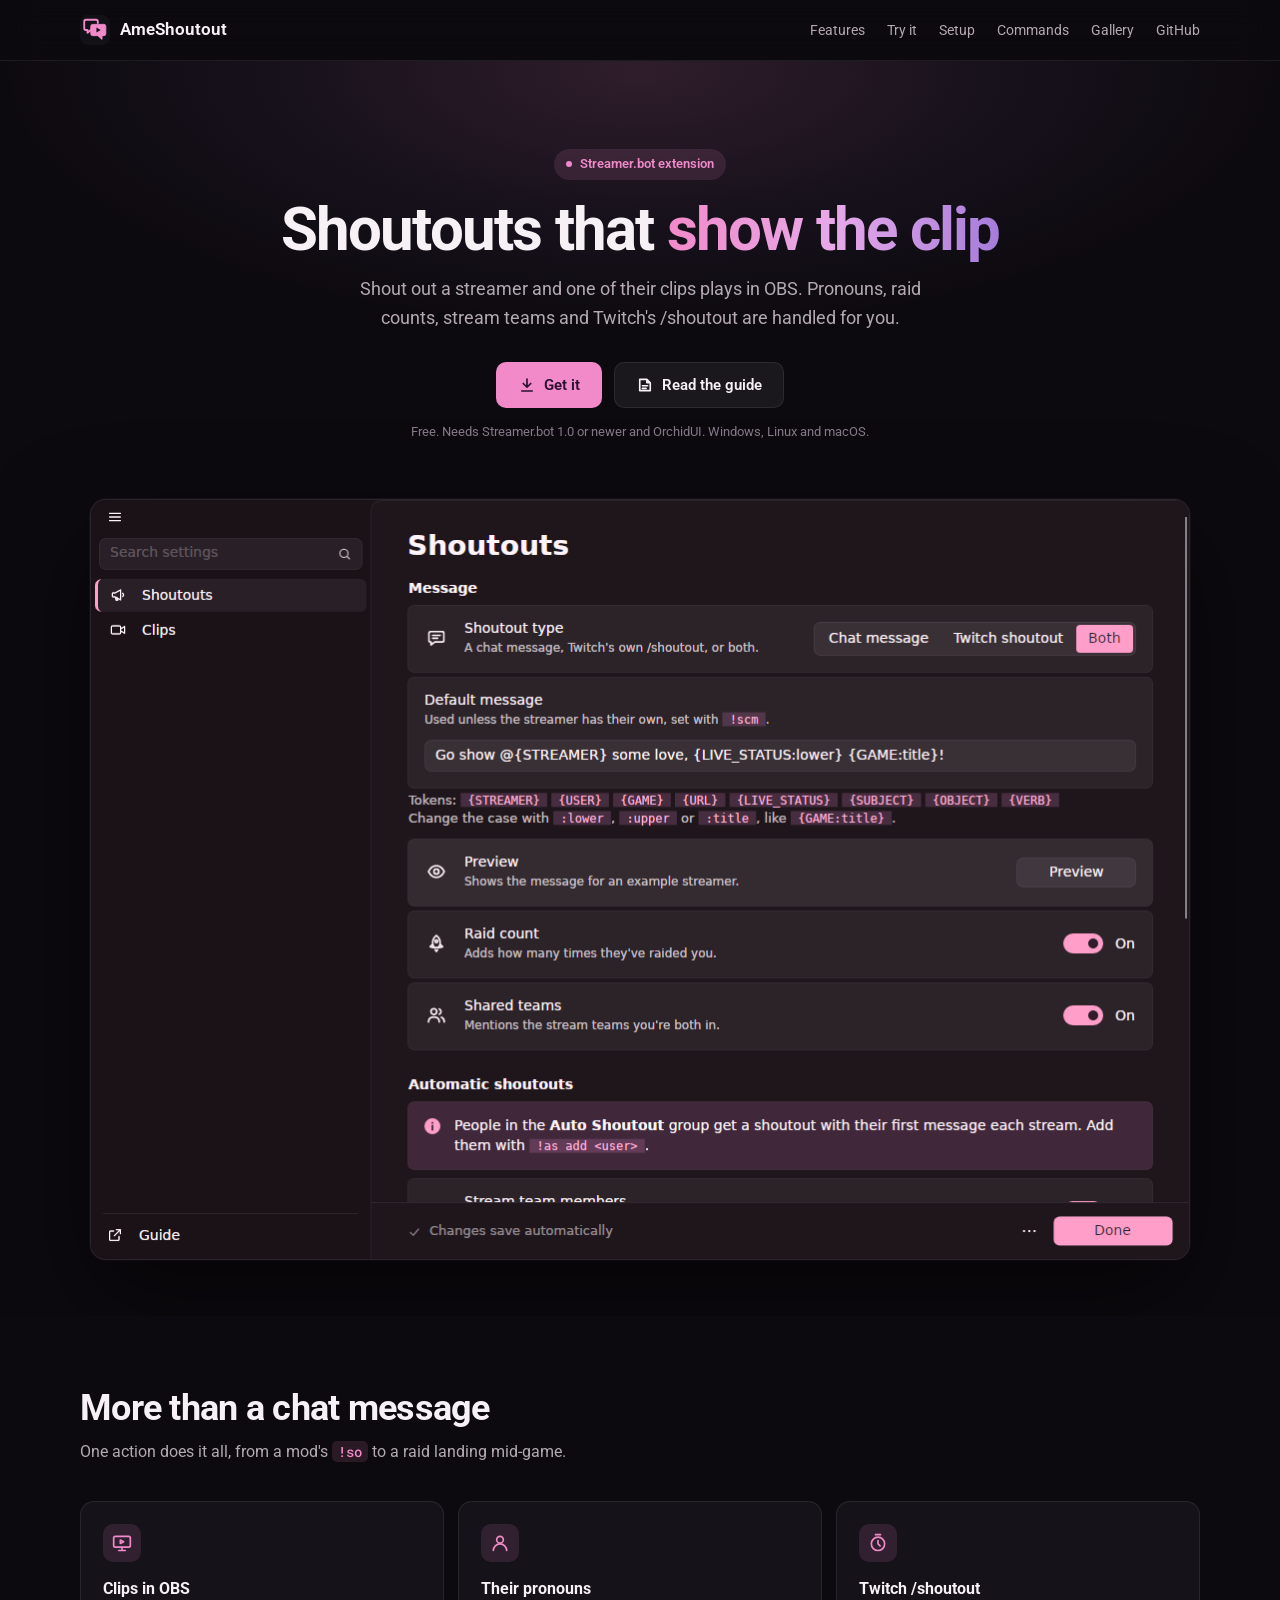
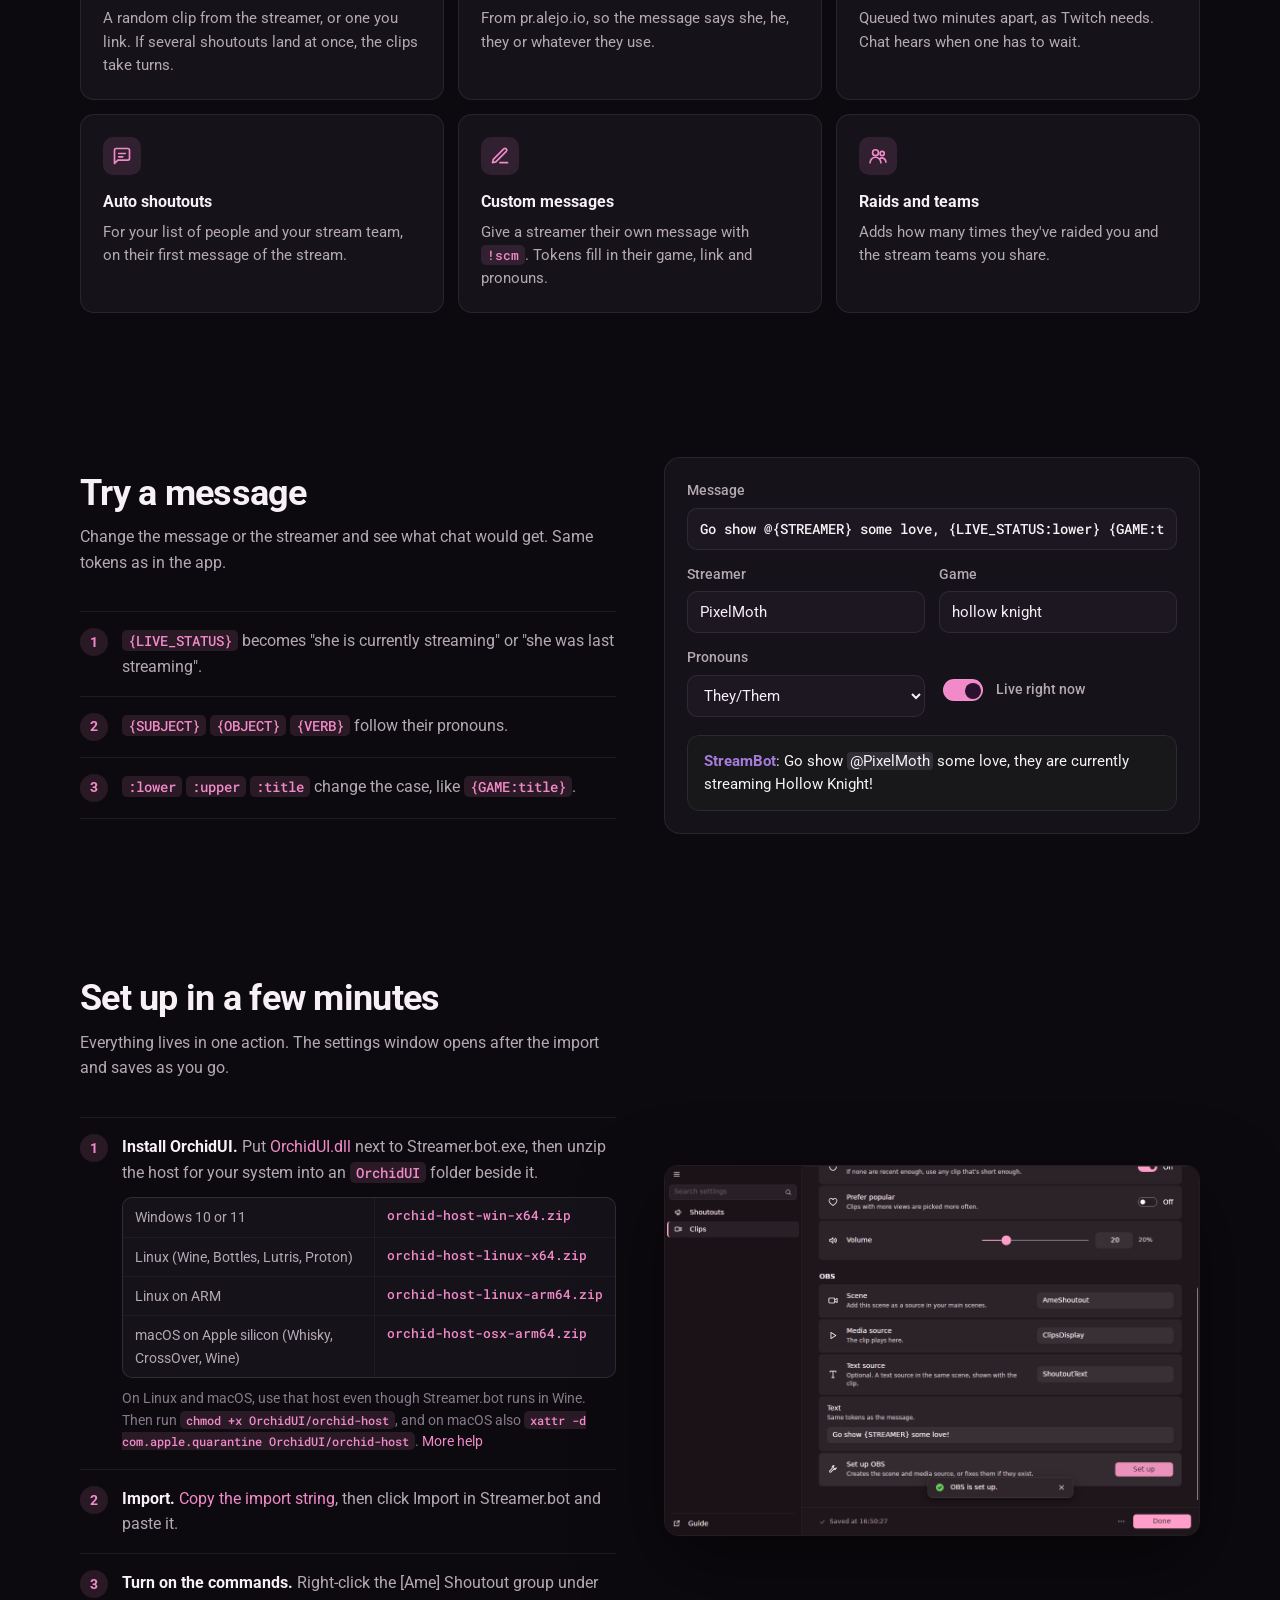
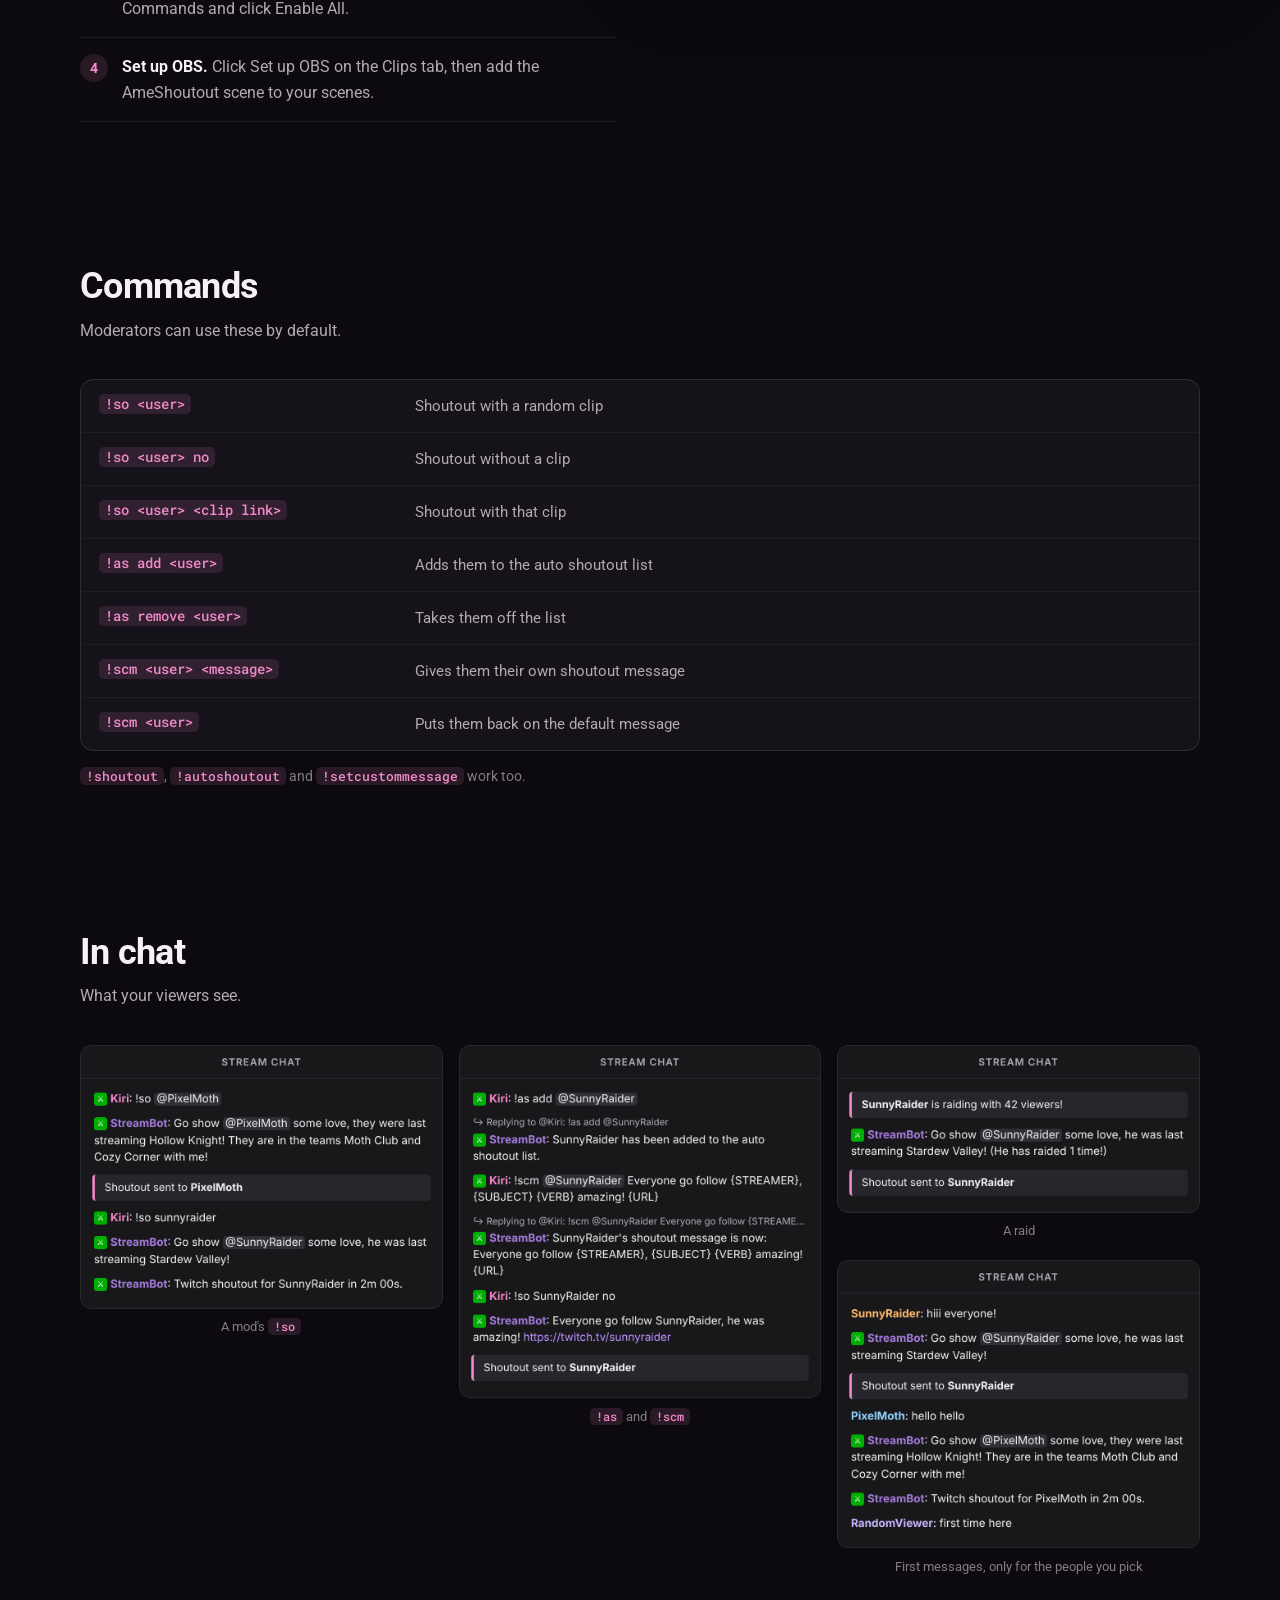
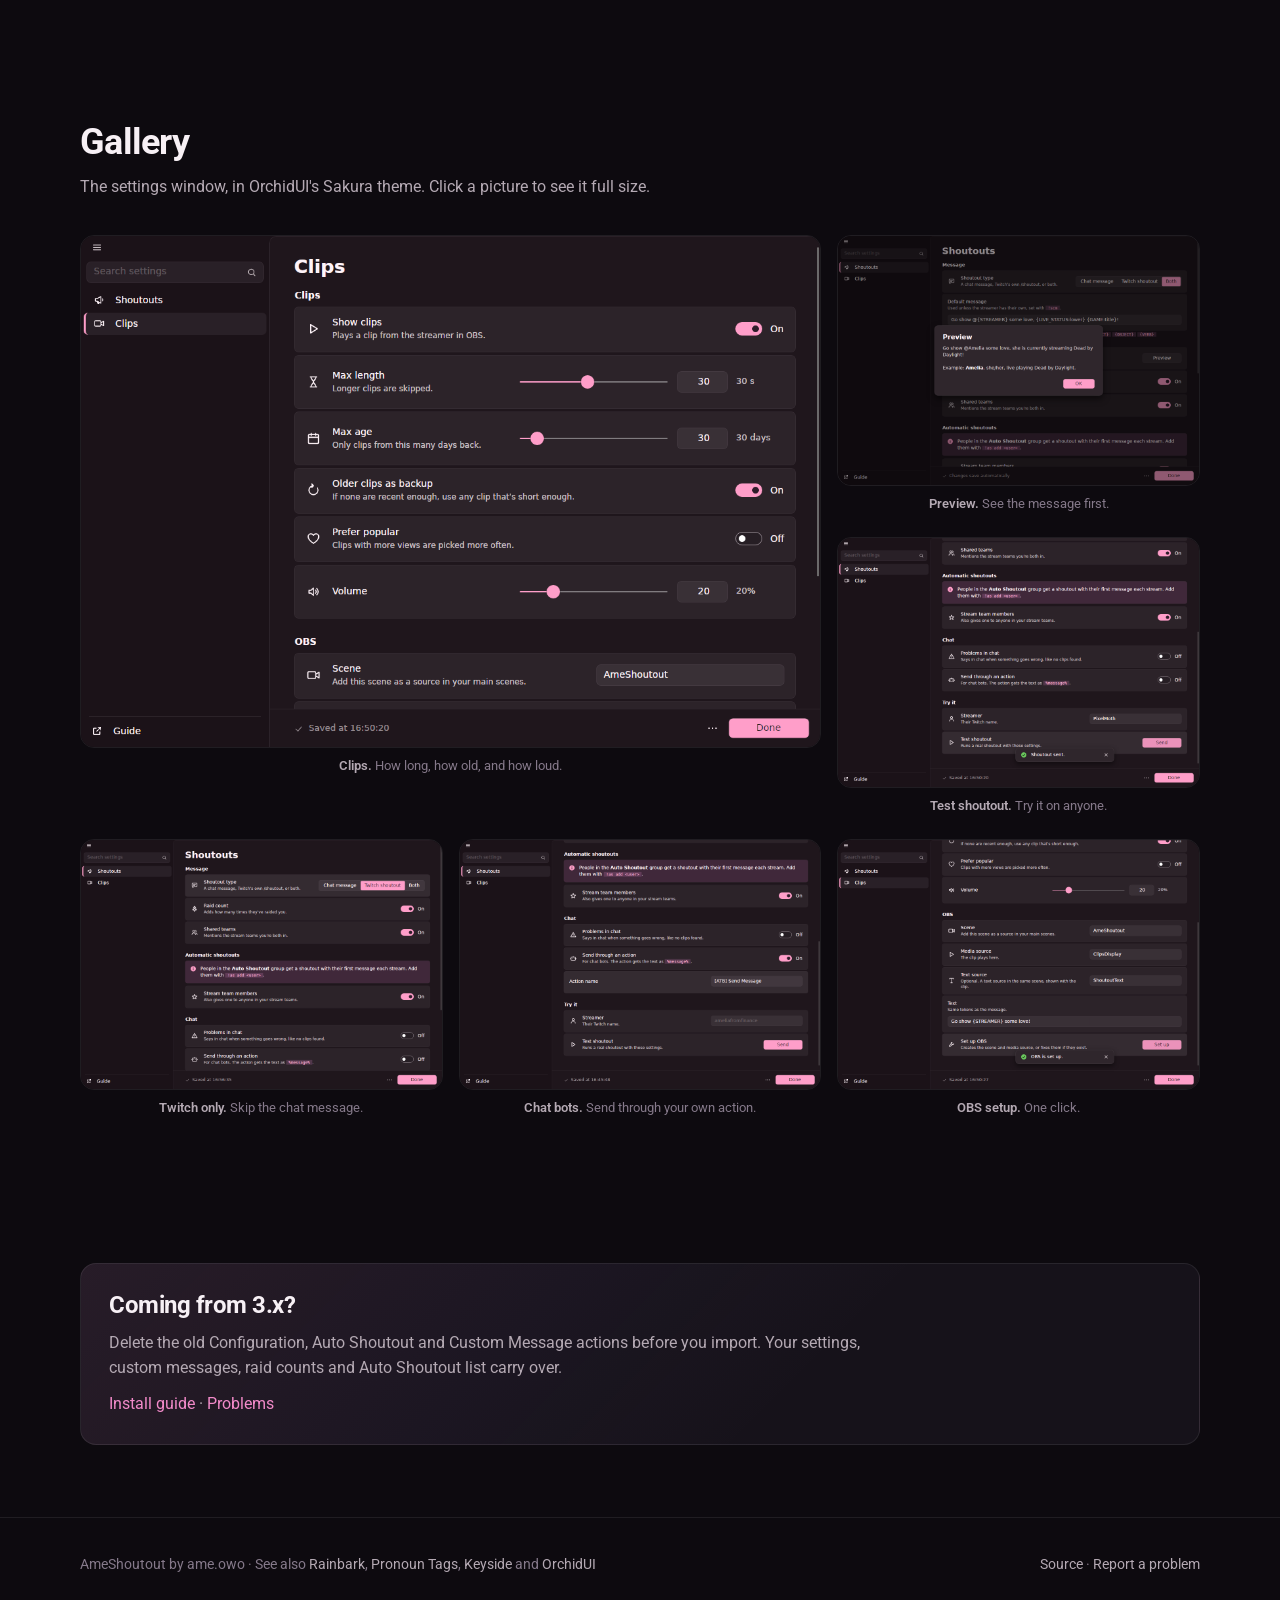
==== commit a5e72185: "Show which OrchidUI host to download for each system" ====
--- a/index.html
+++ b/index.html
@@ -246,10 +246,26 @@
               <li>
                 <span
                   ><b>Install OrchidUI.</b> Put
-                  <a href="https://github.com/AmeliaFromFinance/OrchidUI/releases/latest"
-                    >OrchidUI.dll and its host</a
-                  >
-                  next to Streamer.bot.exe.</span
+                  <a href="https://github.com/AmeliaFromFinance/OrchidUI/releases/latest/download/OrchidUI.dll">OrchidUI.dll</a> next to
+                  Streamer.bot.exe, then unzip the host for your system into an
+                  <code>OrchidUI</code> folder beside it.
+                  <span class="hosts">
+                    <span>Windows 10 or 11</span>
+                    <a href="https://github.com/AmeliaFromFinance/OrchidUI/releases/latest/download/orchid-host-win-x64.zip">orchid-host-win-x64.zip</a>
+                    <span>Linux (Wine, Bottles, Lutris, Proton)</span>
+                    <a href="https://github.com/AmeliaFromFinance/OrchidUI/releases/latest/download/orchid-host-linux-x64.zip">orchid-host-linux-x64.zip</a>
+                    <span>Linux on ARM</span>
+                    <a href="https://github.com/AmeliaFromFinance/OrchidUI/releases/latest/download/orchid-host-linux-arm64.zip">orchid-host-linux-arm64.zip</a>
+                    <span>macOS on Apple silicon (Whisky, CrossOver, Wine)</span>
+                    <a href="https://github.com/AmeliaFromFinance/OrchidUI/releases/latest/download/orchid-host-osx-arm64.zip">orchid-host-osx-arm64.zip</a>
+                  </span>
+                  <span class="hint"
+                    >On Linux and macOS, use that host even though Streamer.bot
+                    runs in Wine. Then run <code>chmod +x OrchidUI/orchid-host</code>,
+                    and on macOS also
+                    <code>xattr -d com.apple.quarantine OrchidUI/orchid-host</code>.
+                    <a href="https://github.com/AmeliaFromFinance/OrchidUI#install">More help</a></span
+                  ></span
                 >
               </li>
               <li>
--- a/site.css
+++ b/site.css
@@ -691,3 +691,81 @@
     columns: 1;
   }
 }
+
+/* Bigger screens get everything scaled up, not just more empty space. */
+@media (min-width: 1680px) {
+  html {
+    --z: 1.12;
+    zoom: 1.12;
+  }
+}
+@media (min-width: 1920px) {
+  html {
+    --z: 1.22;
+    zoom: 1.22;
+  }
+}
+@media (min-width: 2240px) {
+  html {
+    --z: 1.32;
+    zoom: 1.32;
+  }
+}
+@media (min-width: 2500px) {
+  html {
+    --z: 1.42;
+    zoom: 1.42;
+  }
+}
+@media (min-width: 3200px) {
+  html {
+    --z: 1.8;
+    zoom: 1.8;
+  }
+}
+
+/* Window-sized limits have to undo the zoom, or the viewer overflows. */
+dialog.viewer {
+  max-width: calc(92vw / var(--z, 1));
+  max-height: calc(92vh / var(--z, 1));
+}
+dialog.viewer img {
+  max-height: calc(90vh / var(--z, 1));
+}
+
+/* OrchidUI host picker in the setup steps */
+.hosts {
+  display: grid;
+  grid-template-columns: 1fr auto;
+  gap: 1px;
+  margin: 12px 0 10px;
+  overflow: hidden;
+  border-radius: 10px;
+  border: 1px solid var(--line);
+  background: var(--line);
+  font-size: 14px;
+}
+.hosts > * {
+  padding: 8px 12px;
+  background: var(--card);
+}
+.hosts a {
+  font: 500 13px var(--mono);
+  white-space: nowrap;
+}
+.hint {
+  display: block;
+  color: var(--faint);
+  font-size: 13.5px;
+}
+.hint code {
+  overflow-wrap: anywhere;
+}
+@media (max-width: 560px) {
+  .hosts {
+    grid-template-columns: 1fr;
+  }
+  .hosts span {
+    padding-bottom: 0;
+  }
+}
